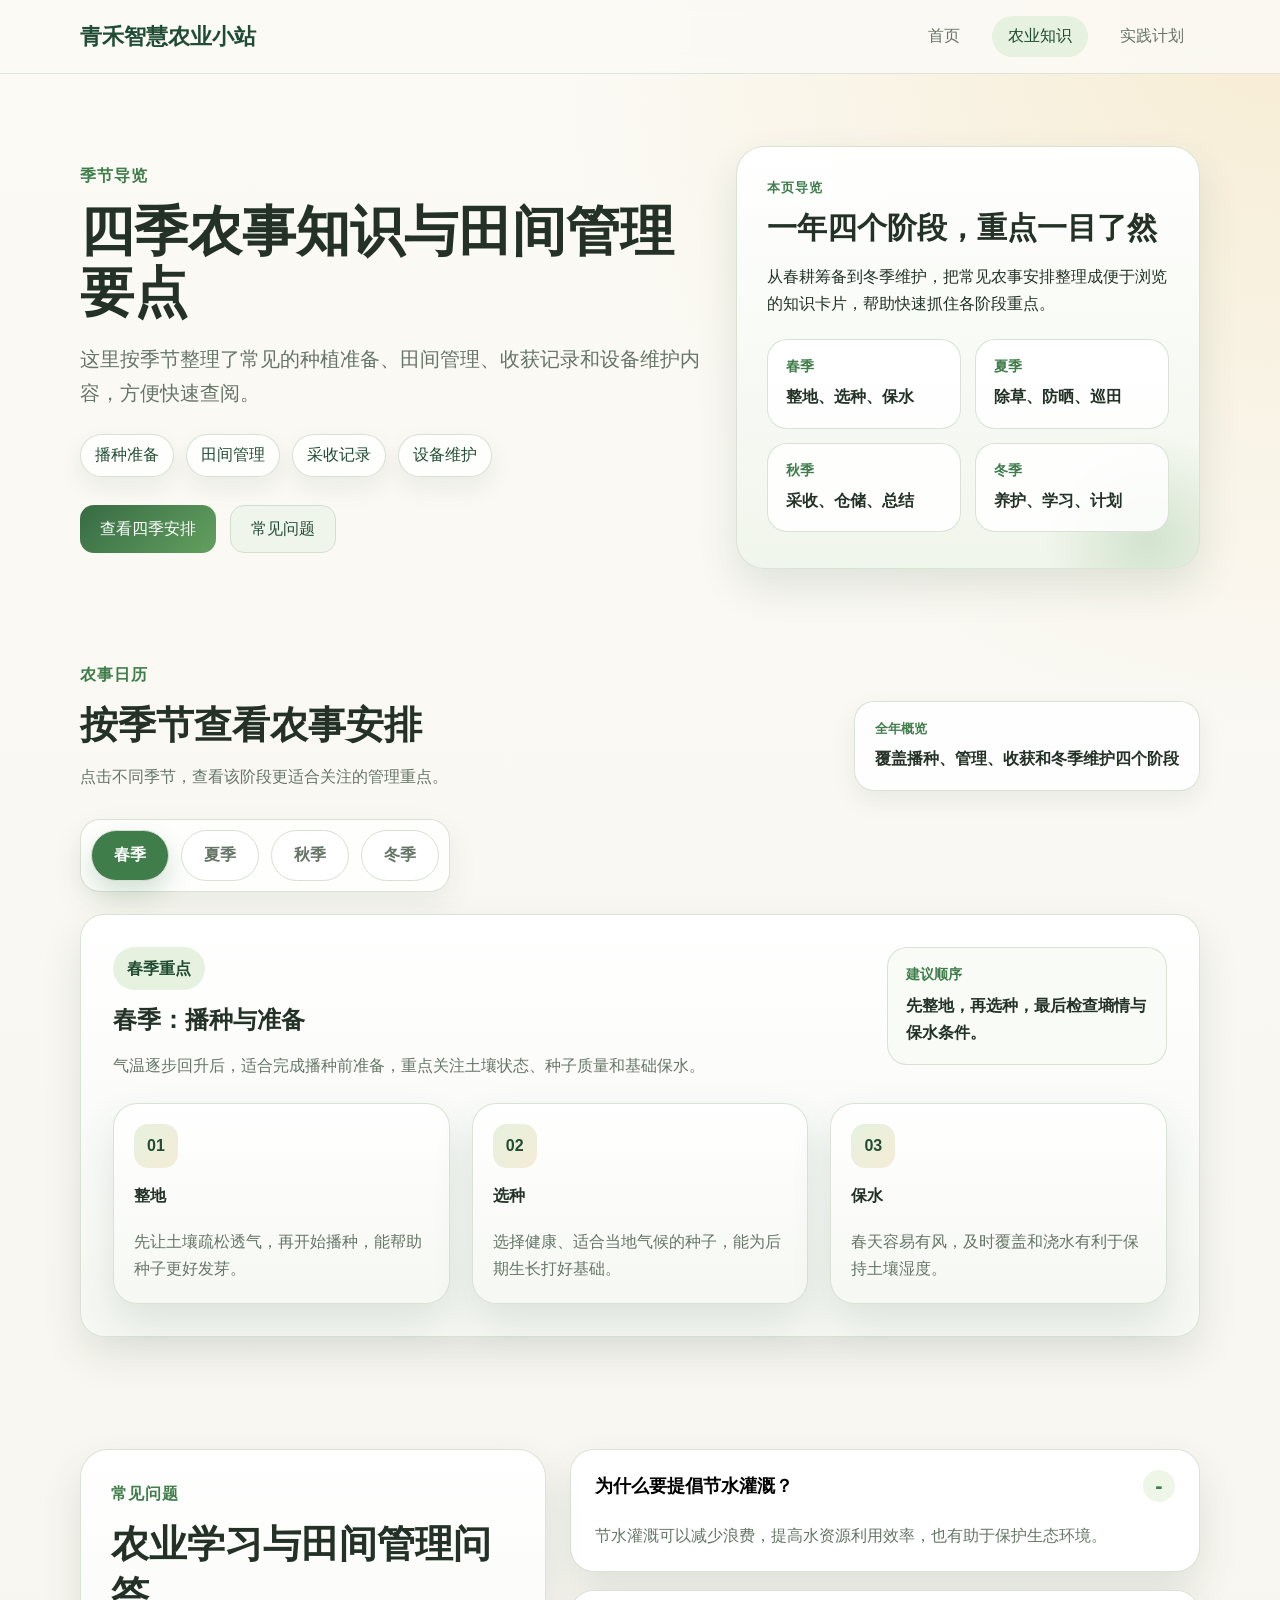
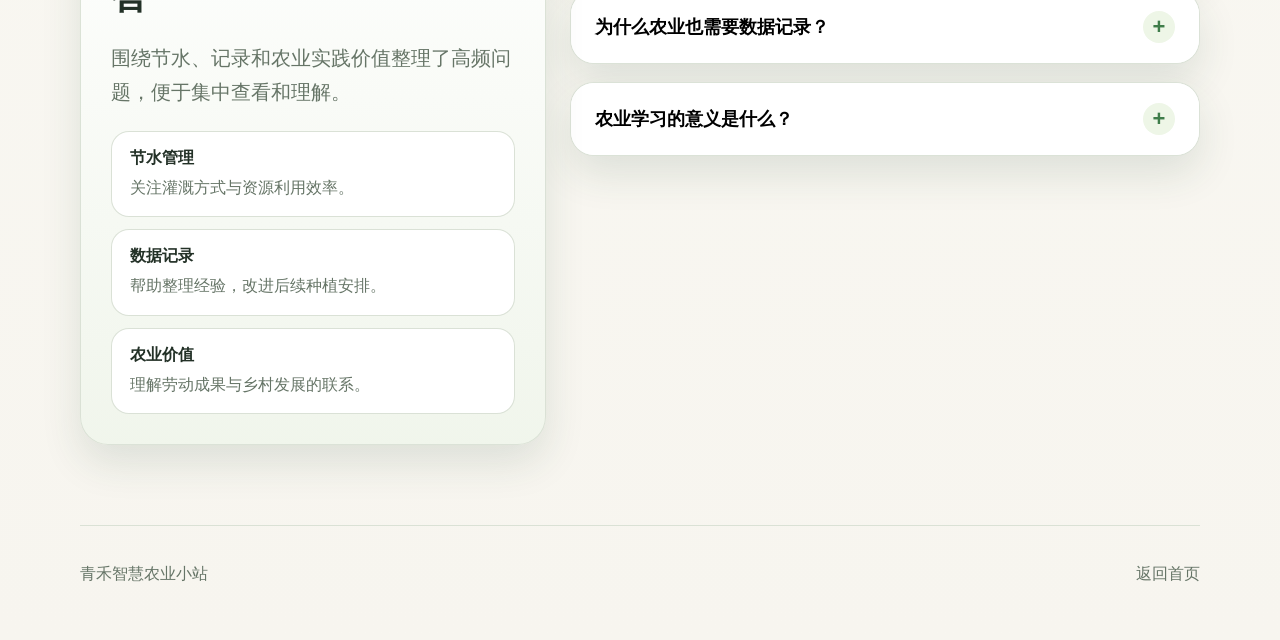
==== pages/knowledge.html @ 9508bb8d "首次提交：初始化项目" ====
<!DOCTYPE html>
<html lang="zh-CN">
<head>
  <meta charset="UTF-8">
  <meta name="viewport" content="width=device-width, initial-scale=1.0">
  <title>农业知识 - 青禾智慧农业小站</title>
  <link rel="stylesheet" href="../css/style.css">
</head>
<body class="knowledge-page">
  <header class="site-header">
    <div class="container nav-wrap">
      <a class="brand" href="../index.html">青禾智慧农业小站</a>
      <nav class="main-nav">
        <a href="../index.html">首页</a>
        <a class="active" href="knowledge.html">农业知识</a>
        <a href="practice.html">实践计划</a>
      </nav>
    </div>
  </header>

  <main>
    <section class="sub-hero">
      <div class="container knowledge-hero">
        <div class="knowledge-hero-copy">
          <p class="eyebrow">季节导览</p>
          <h1>四季农事知识与田间管理要点</h1>
          <p class="hero-desc">
            这里按季节整理了常见的种植准备、田间管理、收获记录和设备维护内容，方便快速查阅。
          </p>
          <div class="hero-pills">
            <span class="hero-pill">播种准备</span>
            <span class="hero-pill">田间管理</span>
            <span class="hero-pill">采收记录</span>
            <span class="hero-pill">设备维护</span>
          </div>
          <div class="hero-actions">
            <a class="button primary" href="#seasonSection">查看四季安排</a>
            <a class="button ghost" href="#faqSection">常见问题</a>
          </div>
        </div>

        <aside class="knowledge-hero-panel">
          <p class="panel-label">本页导览</p>
          <h3>一年四个阶段，重点一目了然</h3>
          <p>
            从春耕筹备到冬季维护，把常见农事安排整理成便于浏览的知识卡片，帮助快速抓住各阶段重点。
          </p>
          <div class="overview-list">
            <article class="overview-item">
              <span>春季</span>
              <strong>整地、选种、保水</strong>
            </article>
            <article class="overview-item">
              <span>夏季</span>
              <strong>除草、防晒、巡田</strong>
            </article>
            <article class="overview-item">
              <span>秋季</span>
              <strong>采收、仓储、总结</strong>
            </article>
            <article class="overview-item">
              <span>冬季</span>
              <strong>养护、学习、计划</strong>
            </article>
          </div>
        </aside>
      </div>
    </section>

    <section class="tab-section" id="seasonSection">
      <div class="container">
        <div class="knowledge-section-head">
          <div class="section-copy">
            <p class="eyebrow">农事日历</p>
            <h2>按季节查看农事安排</h2>
            <p>点击不同季节，查看该阶段更适合关注的管理重点。</p>
          </div>
          <div class="section-note">
            <span class="section-note-label">全年概览</span>
            <strong>覆盖播种、管理、收获和冬季维护四个阶段</strong>
          </div>
        </div>

        <div class="section-title mobile-only">
          <h2>按季节查看农事安排</h2>
        </div>

        <div class="season-buttons">
          <button class="season-btn active" data-season="spring" type="button">春季</button>
          <button class="season-btn" data-season="summer" type="button">夏季</button>
          <button class="season-btn" data-season="autumn" type="button">秋季</button>
          <button class="season-btn" data-season="winter" type="button">冬季</button>
        </div>

        <div class="season-panels">
          <article class="season-panel active" id="spring">
            <div class="season-panel-head">
              <div>
                <p class="panel-badge">春季重点</p>
                <h3>春季：播种与准备</h3>
                <p class="season-intro">
                  气温逐步回升后，适合完成播种前准备，重点关注土壤状态、种子质量和基础保水。
                </p>
              </div>
              <div class="season-panel-side">
                <span>建议顺序</span>
                <strong>先整地，再选种，最后检查墒情与保水条件。</strong>
              </div>
            </div>
            <div class="panel-grid">
              <div class="mini-card">
                <span class="mini-step">01</span>
                <h4>整地</h4>
                <p>先让土壤疏松透气，再开始播种，能帮助种子更好发芽。</p>
              </div>
              <div class="mini-card">
                <span class="mini-step">02</span>
                <h4>选种</h4>
                <p>选择健康、适合当地气候的种子，能为后期生长打好基础。</p>
              </div>
              <div class="mini-card">
                <span class="mini-step">03</span>
                <h4>保水</h4>
                <p>春天容易有风，及时覆盖和浇水有利于保持土壤湿度。</p>
              </div>
            </div>
          </article>

          <article class="season-panel" id="summer">
            <div class="season-panel-head">
              <div>
                <p class="panel-badge">夏季重点</p>
                <h3>夏季：管理与观察</h3>
                <p class="season-intro">
                  高温天气下更需要细致管理，既要维持作物生长状态，也要减少水分和养分浪费。
                </p>
              </div>
              <div class="season-panel-side">
                <span>建议顺序</span>
                <strong>先处理杂草，再合理浇水，最后保持规律巡田。</strong>
              </div>
            </div>
            <div class="panel-grid">
              <div class="mini-card">
                <span class="mini-step">01</span>
                <h4>除草</h4>
                <p>及时除草可以减少养分竞争，让作物得到更充足的生长空间。</p>
              </div>
              <div class="mini-card">
                <span class="mini-step">02</span>
                <h4>防晒</h4>
                <p>高温时段要注意浇水时间，尽量在早晚进行，减少蒸发。</p>
              </div>
              <div class="mini-card">
                <span class="mini-step">03</span>
                <h4>巡田</h4>
                <p>坚持观察叶片颜色和生长速度，能更早发现田间变化。</p>
              </div>
            </div>
          </article>

          <article class="season-panel" id="autumn">
            <div class="season-panel-head">
              <div>
                <p class="panel-badge">秋季重点</p>
                <h3>秋季：收获与记录</h3>
                <p class="season-intro">
                  秋季适合把采收、储存和经验整理结合起来，为后续种植提供更清晰的参考。
                </p>
              </div>
              <div class="season-panel-side">
                <span>建议顺序</span>
                <strong>先分批采收，再整理仓储，最后完成阶段记录。</strong>
              </div>
            </div>
            <div class="panel-grid">
              <div class="mini-card">
                <span class="mini-step">01</span>
                <h4>分批采收</h4>
                <p>成熟度不同的作物可以分批收获，既新鲜又能减少浪费。</p>
              </div>
              <div class="mini-card">
                <span class="mini-step">02</span>
                <h4>整理仓储</h4>
                <p>清洁储存空间、注意通风，可以帮助农产品保存得更久。</p>
              </div>
              <div class="mini-card">
                <span class="mini-step">03</span>
                <h4>经验总结</h4>
                <p>把播种日期、管理方式和结果写下来，方便下一次改进。</p>
              </div>
            </div>
          </article>

          <article class="season-panel" id="winter">
            <div class="season-panel-head">
              <div>
                <p class="panel-badge">冬季重点</p>
                <h3>冬季：学习与升级</h3>
                <p class="season-intro">
                  冬季节奏相对放缓，更适合整理设备、补充知识和安排下一阶段目标。
                </p>
              </div>
              <div class="season-panel-side">
                <span>建议顺序</span>
                <strong>先维护设备，再补充知识，最后制定新阶段计划。</strong>
              </div>
            </div>
            <div class="panel-grid">
              <div class="mini-card">
                <span class="mini-step">01</span>
                <h4>修整设备</h4>
                <p>趁冬季对常用工具进行保养，为来年生产提前做准备。</p>
              </div>
              <div class="mini-card">
                <span class="mini-step">02</span>
                <h4>补充知识</h4>
                <p>学习农业科技和管理方法，可以让下一季计划更科学。</p>
              </div>
              <div class="mini-card">
                <span class="mini-step">03</span>
                <h4>安排目标</h4>
                <p>提前写好新一年的小目标，能让实践过程更有方向感。</p>
              </div>
            </div>
          </article>
        </div>
      </div>
    </section>

    <section class="accordion-section" id="faqSection">
      <div class="container faq-layout">
        <div class="faq-intro">
          <p class="eyebrow">常见问题</p>
          <h2>农业学习与田间管理问答</h2>
          <p class="hero-desc">
            围绕节水、记录和农业实践价值整理了高频问题，便于集中查看和理解。
          </p>
          <div class="faq-summary">
            <article class="faq-summary-item">
              <strong>节水管理</strong>
              <span>关注灌溉方式与资源利用效率。</span>
            </article>
            <article class="faq-summary-item">
              <strong>数据记录</strong>
              <span>帮助整理经验，改进后续种植安排。</span>
            </article>
            <article class="faq-summary-item">
              <strong>农业价值</strong>
              <span>理解劳动成果与乡村发展的联系。</span>
            </article>
          </div>
        </div>

        <div class="accordion-list">
          <article class="accordion-item open">
            <button class="accordion-title" type="button">为什么要提倡节水灌溉？</button>
            <div class="accordion-content">
              <p>节水灌溉可以减少浪费，提高水资源利用效率，也有助于保护生态环境。</p>
            </div>
          </article>
          <article class="accordion-item">
            <button class="accordion-title" type="button">为什么农业也需要数据记录？</button>
            <div class="accordion-content">
              <p>把天气、长势和产量记录下来，能帮助我们总结经验，让下一次种植更科学。</p>
            </div>
          </article>
          <article class="accordion-item">
            <button class="accordion-title" type="button">农业学习的意义是什么？</button>
            <div class="accordion-content">
              <p>它能让我们了解粮食来之不易，学会珍惜劳动成果，也能关注乡村发展。</p>
            </div>
          </article>
        </div>
      </div>
    </section>
  </main>

  <footer class="site-footer">
    <div class="container footer-wrap">
      <p>青禾智慧农业小站</p>
      <p><a href="../index.html">返回首页</a></p>
    </div>
  </footer>

  <script src="../js/knowledge.js"></script>
</body>
</html>
---- css/style.css ----
:root {
  --bg-color: #f7f5ef;
  --panel-color: #ffffff;
  --green-dark: #204c34;
  --green-main: #3f7d4a;
  --green-soft: #e6f1df;
  --gold-soft: #f3dfb2;
  --text-main: #233127;
  --text-soft: #667567;
  --border-color: #d7dfd3;
  --shadow-main: 0 18px 40px rgba(32, 76, 52, 0.12);
}

* {
  box-sizing: border-box;
}

body {
  margin: 0;
  font-family: "Microsoft YaHei", sans-serif;
  color: var(--text-main);
  background:
    radial-gradient(circle at top right, rgba(243, 223, 178, 0.5), transparent 28%),
    linear-gradient(180deg, #fbfaf5 0%, var(--bg-color) 100%);
}

a {
  color: inherit;
  text-decoration: none;
}

button,
input,
select {
  font: inherit;
}

.container {
  width: min(1120px, calc(100% - 32px));
  margin: 0 auto;
}

.narrow {
  width: min(760px, 100%);
}

.site-header {
  position: sticky;
  top: 0;
  z-index: 10;
  backdrop-filter: blur(10px);
  background: rgba(251, 250, 245, 0.88);
  border-bottom: 1px solid rgba(215, 223, 211, 0.8);
}

.nav-wrap {
  display: flex;
  justify-content: space-between;
  align-items: center;
  gap: 20px;
  padding: 16px 0;
}

.brand {
  font-size: 22px;
  font-weight: 700;
  color: var(--green-dark);
}

.main-nav {
  display: flex;
  gap: 16px;
  flex-wrap: wrap;
}

.main-nav a {
  padding: 10px 16px;
  border-radius: 999px;
  color: var(--text-soft);
  transition: 0.2s;
}

.main-nav a:hover,
.main-nav a.active {
  color: var(--green-dark);
  background: var(--green-soft);
}

.hero,
.sub-hero,
.stats-section,
.feature-section,
.tab-section,
.accordion-section,
.practice-section {
  padding: 56px 0;
}

.hero-grid {
  display: grid;
  grid-template-columns: 1.05fr 0.95fr;
  gap: 28px;
  align-items: center;
}

.eyebrow {
  margin: 0 0 12px;
  color: var(--green-main);
  font-weight: 700;
  letter-spacing: 1px;
}

h1,
h2,
h3,
h4 {
  margin-top: 0;
}

h1 {
  margin-bottom: 16px;
  font-size: clamp(34px, 5vw, 54px);
  line-height: 1.12;
}

h2 {
  margin-bottom: 12px;
  font-size: clamp(26px, 4vw, 38px);
}

h3 {
  margin-bottom: 10px;
  font-size: 24px;
}

p {
  line-height: 1.7;
}

.hero-desc,
.section-title p:not(.eyebrow) {
  color: var(--text-soft);
}

.hero-actions {
  display: flex;
  gap: 14px;
  flex-wrap: wrap;
  margin-top: 28px;
}

.button {
  display: inline-flex;
  justify-content: center;
  align-items: center;
  min-height: 48px;
  padding: 0 20px;
  border-radius: 14px;
  border: none;
  cursor: pointer;
  transition: transform 0.2s, box-shadow 0.2s;
}

.button:hover {
  transform: translateY(-2px);
  box-shadow: 0 10px 24px rgba(32, 76, 52, 0.15);
}

.button:disabled,
#prevSlide:disabled,
#nextSlide:disabled {
  opacity: 0.65;
  cursor: not-allowed;
  transform: none;
  box-shadow: none;
}

.button.primary {
  color: #ffffff;
  background: linear-gradient(135deg, #376b44, #63a05f);
}

.button.ghost {
  color: var(--green-dark);
  background: #f0f5eb;
  border: 1px solid #d4decf;
}

.button.full {
  width: 100%;
}

.hero-card,
.info-card,
.feature-card,
.season-panel,
.plan-card,
.result-card,
.mini-card,
.accordion-item {
  background: var(--panel-color);
  border: 1px solid rgba(215, 223, 211, 0.9);
  border-radius: 24px;
  box-shadow: var(--shadow-main);
}

.hero-card {
  padding: 20px;
}

.slider-window {
  position: relative;
  min-height: 270px;
}

.slide-card {
  display: none;
  padding: 28px;
  min-height: 270px;
  border-radius: 20px;
  background:
    linear-gradient(180deg, rgba(255, 255, 255, 0.05), rgba(255, 255, 255, 0.28)),
    linear-gradient(145deg, #305f3c, #76a867);
  color: #ffffff;
}

.slide-card.active {
  display: block;
}

.slide-tag {
  display: inline-block;
  margin-bottom: 18px;
  padding: 8px 14px;
  border-radius: 999px;
  background: rgba(255, 255, 255, 0.16);
}

.slider-controls {
  display: flex;
  justify-content: space-between;
  align-items: center;
  gap: 14px;
  margin-top: 18px;
}

.slider-controls button {
  border: none;
  cursor: pointer;
}

#prevSlide,
#nextSlide {
  padding: 10px 16px;
  border-radius: 12px;
  color: var(--green-dark);
  background: #eef6e7;
}

.dots {
  display: flex;
  gap: 10px;
}

.dot {
  width: 14px;
  height: 14px;
  border-radius: 50%;
  background: #c9d6c7;
}

.dot.active {
  background: var(--green-main);
}

.section-title {
  margin-bottom: 28px;
  text-align: center;
}

.section-title.left {
  text-align: left;
}

.stats-grid,
.feature-grid,
.panel-grid,
.practice-grid {
  display: grid;
  gap: 22px;
}

.stats-grid,
.feature-grid {
  grid-template-columns: repeat(3, 1fr);
}

.stats-grid {
  grid-template-columns: repeat(4, 1fr);
}

.info-card,
.feature-card {
  padding: 24px;
}

.stat-number {
  margin: 0 0 8px;
  font-size: 46px;
  font-weight: 700;
  color: var(--green-main);
}

.feature-card a {
  display: inline-block;
  margin-top: 10px;
  color: var(--green-main);
  font-weight: 700;
}

.sub-hero {
  padding-bottom: 28px;
}

.knowledge-hero {
  position: relative;
  display: grid;
  grid-template-columns: minmax(0, 1.15fr) minmax(320px, 0.85fr);
  gap: 28px;
  align-items: stretch;
}

.knowledge-page .sub-hero {
  padding: 72px 0 36px;
}

.knowledge-page .hero-desc {
  max-width: 780px;
  font-size: 20px;
}

.knowledge-hero-copy {
  position: relative;
  z-index: 1;
  padding: 16px 0;
}

.knowledge-hero-copy h1 {
  max-width: 860px;
}

.hero-pills {
  display: flex;
  flex-wrap: wrap;
  gap: 12px;
  margin-top: 24px;
}

.hero-pill {
  display: inline-flex;
  align-items: center;
  padding: 10px 14px;
  border-radius: 999px;
  border: 1px solid rgba(215, 223, 211, 0.95);
  background: rgba(255, 255, 255, 0.8);
  color: var(--green-dark);
  box-shadow: 0 10px 24px rgba(32, 76, 52, 0.08);
}

.knowledge-hero-panel {
  position: relative;
  overflow: hidden;
  padding: 30px;
  border: 1px solid rgba(215, 223, 211, 0.9);
  border-radius: 28px;
  background: linear-gradient(180deg, rgba(255, 255, 255, 0.96), rgba(240, 245, 235, 0.96));
  box-shadow: var(--shadow-main);
}

.knowledge-hero-panel::before {
  content: "";
  position: absolute;
  right: -60px;
  bottom: -80px;
  width: 220px;
  height: 220px;
  background: radial-gradient(circle, rgba(99, 160, 95, 0.22), transparent 68%);
  pointer-events: none;
}

.panel-label {
  margin: 0 0 10px;
  color: var(--green-main);
  font-size: 13px;
  font-weight: 700;
  letter-spacing: 1px;
}

.knowledge-hero-panel h3 {
  margin-bottom: 12px;
  font-size: 30px;
  line-height: 1.25;
}

.knowledge-hero-panel p {
  position: relative;
  z-index: 1;
}

.overview-list {
  position: relative;
  z-index: 1;
  display: grid;
  grid-template-columns: repeat(2, minmax(0, 1fr));
  gap: 14px;
  margin-top: 22px;
}

.overview-item {
  padding: 18px;
  border: 1px solid rgba(215, 223, 211, 0.92);
  border-radius: 20px;
  background: rgba(255, 255, 255, 0.86);
}

.overview-item span {
  display: block;
  margin-bottom: 8px;
  color: var(--green-main);
  font-size: 14px;
  font-weight: 700;
}

.overview-item strong {
  display: block;
  line-height: 1.6;
}

.knowledge-section-head {
  display: flex;
  justify-content: space-between;
  align-items: flex-end;
  gap: 24px;
  margin-bottom: 28px;
}

.section-copy {
  max-width: 700px;
}

.section-copy p:last-child {
  margin: 0;
  color: var(--text-soft);
}

.section-note {
  min-width: 280px;
  padding: 18px 20px;
  border: 1px solid rgba(215, 223, 211, 0.92);
  border-radius: 20px;
  background: rgba(255, 255, 255, 0.86);
  box-shadow: 0 10px 24px rgba(32, 76, 52, 0.08);
}

.section-note-label {
  display: block;
  margin-bottom: 8px;
  color: var(--green-main);
  font-size: 13px;
  font-weight: 700;
}

.section-note strong {
  line-height: 1.6;
}

.mobile-only {
  display: none;
}

.season-buttons {
  display: flex;
  gap: 12px;
  flex-wrap: wrap;
  margin-bottom: 22px;
  width: fit-content;
  max-width: 100%;
  padding: 10px;
  border: 1px solid rgba(215, 223, 211, 0.92);
  border-radius: 20px;
  background: rgba(255, 255, 255, 0.82);
  box-shadow: 0 12px 30px rgba(32, 76, 52, 0.08);
}

.season-btn {
  padding: 14px 22px;
  border: 1px solid var(--border-color);
  border-radius: 999px;
  cursor: pointer;
  background: #ffffff;
  color: var(--text-soft);
  transition: 0.2s;
  font-weight: 700;
}

.season-btn.active {
  color: #ffffff;
  background: var(--green-main);
  box-shadow: 0 12px 24px rgba(63, 125, 74, 0.22);
}

.season-panel {
  display: none;
  padding: 32px;
  background: linear-gradient(180deg, #ffffff, #f6f8f3);
}

.season-panel.active {
  display: block;
}

.season-panel-head {
  display: flex;
  justify-content: space-between;
  align-items: flex-start;
  gap: 22px;
  margin-bottom: 24px;
}

.panel-badge {
  display: inline-flex;
  margin: 0 0 14px;
  padding: 8px 14px;
  border-radius: 999px;
  background: var(--green-soft);
  color: var(--green-dark);
  font-weight: 700;
}

.season-intro {
  margin-bottom: 0;
  color: var(--text-soft);
}

.season-panel-side {
  min-width: 250px;
  max-width: 280px;
  padding: 18px;
  border: 1px solid rgba(215, 223, 211, 0.92);
  border-radius: 20px;
  background: #f8fbf6;
}

.season-panel-side span {
  display: block;
  margin-bottom: 8px;
  color: var(--green-main);
  font-size: 14px;
  font-weight: 700;
}

.season-panel-side strong {
  display: block;
  line-height: 1.7;
}

.panel-grid,
.practice-grid {
  grid-template-columns: repeat(3, 1fr);
}

.mini-card {
  padding: 20px;
  background: linear-gradient(180deg, #ffffff, #f6f8f3);
}

.mini-step {
  display: inline-flex;
  justify-content: center;
  align-items: center;
  width: 44px;
  height: 44px;
  margin-bottom: 18px;
  border-radius: 14px;
  background: linear-gradient(135deg, #e6f1df, #f4ecd6);
  color: var(--green-dark);
  font-weight: 700;
}

.mini-card h4,
.overview-item strong,
.faq-summary-item strong {
  margin-top: 0;
}

.mini-card p {
  margin-bottom: 0;
  color: var(--text-soft);
}

.faq-layout {
  display: grid;
  grid-template-columns: minmax(280px, 0.85fr) minmax(0, 1.15fr);
  gap: 24px;
  align-items: start;
}

.faq-intro {
  position: sticky;
  top: 100px;
  padding: 30px;
  border: 1px solid rgba(215, 223, 211, 0.9);
  border-radius: 28px;
  background: linear-gradient(180deg, rgba(255, 255, 255, 0.96), rgba(240, 245, 235, 0.96));
  box-shadow: var(--shadow-main);
}

.faq-summary {
  display: grid;
  gap: 12px;
  margin-top: 22px;
}

.faq-summary-item {
  padding: 16px 18px;
  border: 1px solid rgba(215, 223, 211, 0.92);
  border-radius: 18px;
  background: #ffffff;
}

.faq-summary-item strong {
  display: block;
  margin-bottom: 6px;
}

.faq-summary-item span {
  color: var(--text-soft);
  line-height: 1.6;
}

.practice-hero {
  position: relative;
  display: grid;
  grid-template-columns: minmax(0, 1.28fr) minmax(280px, 0.72fr);
  gap: 28px;
  align-items: stretch;
}

.practice-page .sub-hero {
  padding: 72px 0 36px;
}

.practice-page .hero-desc {
  max-width: 760px;
  font-size: 20px;
}

.practice-hero-copy {
  padding: 16px 0;
}

.practice-hero-copy h1 {
  max-width: 860px;
}

.practice-highlights {
  display: grid;
  grid-template-columns: repeat(3, minmax(0, 1fr));
  gap: 14px;
  margin-top: 28px;
}

.practice-highlight-card {
  padding: 18px;
  border: 1px solid rgba(215, 223, 211, 0.92);
  border-radius: 20px;
  background: rgba(255, 255, 255, 0.9);
  box-shadow: 0 12px 24px rgba(32, 76, 52, 0.08);
}

.practice-highlight-card span,
.plan-flow-item span {
  display: block;
  margin-bottom: 8px;
  color: var(--green-main);
  font-size: 14px;
  font-weight: 700;
}

.practice-highlight-card strong,
.plan-flow-item strong {
  display: block;
  line-height: 1.6;
}

.practice-hero-panel {
  position: relative;
  overflow: hidden;
  padding: 26px;
  border: 1px solid rgba(215, 223, 211, 0.9);
  border-radius: 28px;
  background: linear-gradient(180deg, rgba(255, 255, 255, 0.96), rgba(245, 240, 224, 0.92));
  box-shadow: var(--shadow-main);
}

.practice-hero-panel::before {
  content: "";
  position: absolute;
  right: -70px;
  top: -70px;
  width: 220px;
  height: 220px;
  background: radial-gradient(circle, rgba(243, 223, 178, 0.35), transparent 68%);
  pointer-events: none;
}

.practice-overview {
  position: relative;
  z-index: 1;
  display: grid;
  gap: 14px;
  margin-top: 22px;
}

.practice-overview-item {
  padding: 18px;
  border: 1px solid rgba(215, 223, 211, 0.92);
  border-radius: 20px;
  background: rgba(255, 255, 255, 0.88);
}

.practice-overview-item span,
.plan-meta-item span,
.progress-summary-item span {
  display: block;
  margin-bottom: 8px;
  color: var(--green-main);
  font-size: 14px;
  font-weight: 700;
}

.practice-overview-item strong,
.plan-meta-item strong,
.progress-summary-item strong {
  display: block;
  line-height: 1.6;
}

.practice-section-head {
  display: block;
  margin-bottom: 28px;
}

.practice-section-head .section-copy {
  max-width: 760px;
}

.section-inline-note {
  margin-top: 18px;
  padding: 18px 20px;
  border: 1px solid rgba(215, 223, 211, 0.92);
  border-radius: 20px;
  background: rgba(255, 255, 255, 0.86);
  box-shadow: 0 10px 24px rgba(32, 76, 52, 0.08);
}

.card-top {
  display: flex;
  justify-content: space-between;
  align-items: flex-start;
  gap: 20px;
  margin-bottom: 24px;
}

.card-desc {
  margin: 0;
  color: var(--text-soft);
}

.card-badge {
  display: inline-flex;
  align-items: center;
  justify-content: center;
  min-width: 96px;
  padding: 10px 14px;
  border-radius: 999px;
  background: linear-gradient(135deg, #e6f1df, #f4ecd6);
  color: var(--green-dark);
  font-weight: 700;
  white-space: nowrap;
}

.plan-layout {
  display: grid;
  grid-template-columns: minmax(240px, 1fr) minmax(0, 0.94fr);
  gap: 22px;
  align-items: start;
}

.plan-form {
  display: grid;
  align-content: start;
}

.field-block {
  margin-bottom: 2px;
}

.field-tip {
  margin: 16px 0 0;
  color: var(--text-soft);
}

.plan-side {
  display: grid;
  gap: 18px;
}

.plan-meta {
  display: grid;
  gap: 14px;
}

.plan-flow {
  display: grid;
  grid-template-columns: repeat(3, minmax(0, 1fr));
  gap: 14px;
  margin-top: 20px;
}

.plan-meta-item,
.progress-summary-item,
.plan-flow-item {
  padding: 18px;
  border: 1px solid rgba(215, 223, 211, 0.92);
  border-radius: 20px;
  background: rgba(255, 255, 255, 0.86);
}

.plan-flow-item p {
  margin: 0;
  color: var(--text-soft);
  line-height: 1.6;
}

.result-card p {
  margin: 0 0 12px;
}

.result-card p:last-child {
  margin-bottom: 0;
}

.progress-card .task-list {
  display: grid;
  gap: 14px;
  margin: 0;
}

.progress-summary {
  display: grid;
  grid-template-columns: repeat(2, minmax(0, 1fr));
  gap: 14px;
  margin-bottom: 20px;
}

.task-item {
  display: flex;
  align-items: flex-start;
  gap: 14px;
  margin-bottom: 0;
}

.task-step {
  display: inline-flex;
  justify-content: center;
  align-items: center;
  width: 44px;
  height: 44px;
  border-radius: 14px;
  background: linear-gradient(135deg, #f3dfb2, #e6f1df);
  color: var(--green-dark);
  font-weight: 700;
  flex-shrink: 0;
}

.task-copy {
  display: grid;
  gap: 4px;
}

.task-copy strong {
  display: block;
}

.task-copy span {
  color: var(--text-soft);
  line-height: 1.6;
}

.task-item.done .task-step {
  background: linear-gradient(135deg, #4d8850, #89bc65);
  color: #ffffff;
}

.task-action {
  margin-top: 18px;
}

.accordion-list {
  display: grid;
  gap: 18px;
}

.accordion-item {
  overflow: hidden;
}

.accordion-title {
  display: flex;
  justify-content: space-between;
  align-items: center;
  gap: 16px;
  width: 100%;
  padding: 20px 24px;
  border: none;
  text-align: left;
  font-weight: 700;
  font-size: 18px;
  background: #ffffff;
  cursor: pointer;
}

.accordion-title::after {
  content: "+";
  display: inline-flex;
  justify-content: center;
  align-items: center;
  width: 32px;
  height: 32px;
  border-radius: 50%;
  background: #eef6e7;
  color: var(--green-main);
  font-size: 22px;
  line-height: 1;
  flex-shrink: 0;
}

.accordion-content {
  display: none;
  padding: 0 24px 22px;
  color: var(--text-soft);
}

.accordion-item.open .accordion-content {
  display: block;
}

.accordion-item.open .accordion-title::after {
  content: "-";
}

.accordion-content p {
  margin: 0;
}

.practice-grid {
  grid-template-columns: minmax(0, 1.06fr) minmax(0, 0.94fr);
  align-items: start;
}

.plan-card {
  padding: 28px;
}

.plan-card label {
  display: block;
  margin-bottom: 10px;
  font-weight: 700;
}

.plan-card select,
.plan-card input {
  width: 100%;
  margin-bottom: 18px;
  padding: 14px 16px;
  border: 1px solid var(--border-color);
  border-radius: 14px;
  background: #fcfdf9;
}

.result-card {
  margin-top: 18px;
  padding: 22px;
  background: linear-gradient(180deg, #fdfdf8, #f2f6ec);
}

.task-list {
  padding-left: 0;
  list-style: none;
}

.task-item {
  padding: 12px 16px;
  margin-bottom: 12px;
  border-radius: 14px;
  background: #f8f8f2;
  color: var(--text-soft);
}

.task-item.done {
  color: var(--green-dark);
  background: #e6f1df;
  font-weight: 700;
}

.progress-box {
  margin: 18px 0 20px;
}

.progress-track {
  height: 14px;
  border-radius: 999px;
  overflow: hidden;
  background: #e3eadf;
}

.progress-bar {
  width: 25%;
  height: 100%;
  border-radius: 999px;
  background: linear-gradient(135deg, #487b49, #8bbf63);
  transition: width 0.3s ease;
}

.tip-text {
  color: var(--text-soft);
}

.site-footer {
  padding: 24px 0 36px;
}

.footer-wrap {
  display: flex;
  justify-content: space-between;
  gap: 16px;
  flex-wrap: wrap;
  padding-top: 18px;
  border-top: 1px solid rgba(215, 223, 211, 0.9);
  color: var(--text-soft);
}

@media (max-width: 960px) {
  .knowledge-hero,
  .faq-layout,
  .practice-hero,
  .plan-layout,
  .practice-highlights,
  .plan-flow {
    grid-template-columns: 1fr;
  }

  .knowledge-section-head,
  .season-panel-head,
  .card-top {
    flex-direction: column;
    align-items: flex-start;
  }

  .section-note,
  .season-panel-side {
    width: 100%;
    min-width: 0;
    max-width: none;
  }

  .faq-intro {
    position: static;
  }

  .hero-grid,
  .practice-grid,
  .stats-grid,
  .feature-grid,
  .panel-grid {
    grid-template-columns: 1fr 1fr;
  }
}

@media (max-width: 720px) {
  .hero,
  .sub-hero,
  .stats-section,
  .feature-section,
  .tab-section,
  .accordion-section,
  .practice-section {
    padding: 42px 0;
  }

  .knowledge-page .sub-hero {
    padding-top: 48px;
  }

  .practice-page .sub-hero {
    padding-top: 48px;
  }

  .knowledge-page .hero-desc {
    font-size: 18px;
  }

  .practice-page .hero-desc {
    font-size: 18px;
  }

  .knowledge-hero-panel,
  .season-panel,
  .faq-intro,
  .practice-hero-panel {
    padding: 22px;
    border-radius: 22px;
  }

  .overview-list {
    grid-template-columns: 1fr;
  }

  .progress-summary {
    grid-template-columns: 1fr;
  }

  .knowledge-section-head {
    display: none;
  }

  .mobile-only {
    display: block;
  }

  .season-buttons {
    width: 100%;
  }

  .season-btn {
    flex: 1 1 calc(50% - 8px);
    text-align: center;
  }

  .practice-grid {
    grid-template-columns: 1fr;
  }

  .nav-wrap,
  .slider-controls,
  .footer-wrap {
    flex-direction: column;
    align-items: flex-start;
  }

  .hero-grid,
  .practice-grid,
  .stats-grid,
  .feature-grid,
  .panel-grid {
    grid-template-columns: 1fr;
  }

  h1 {
    font-size: 34px;
  }
}
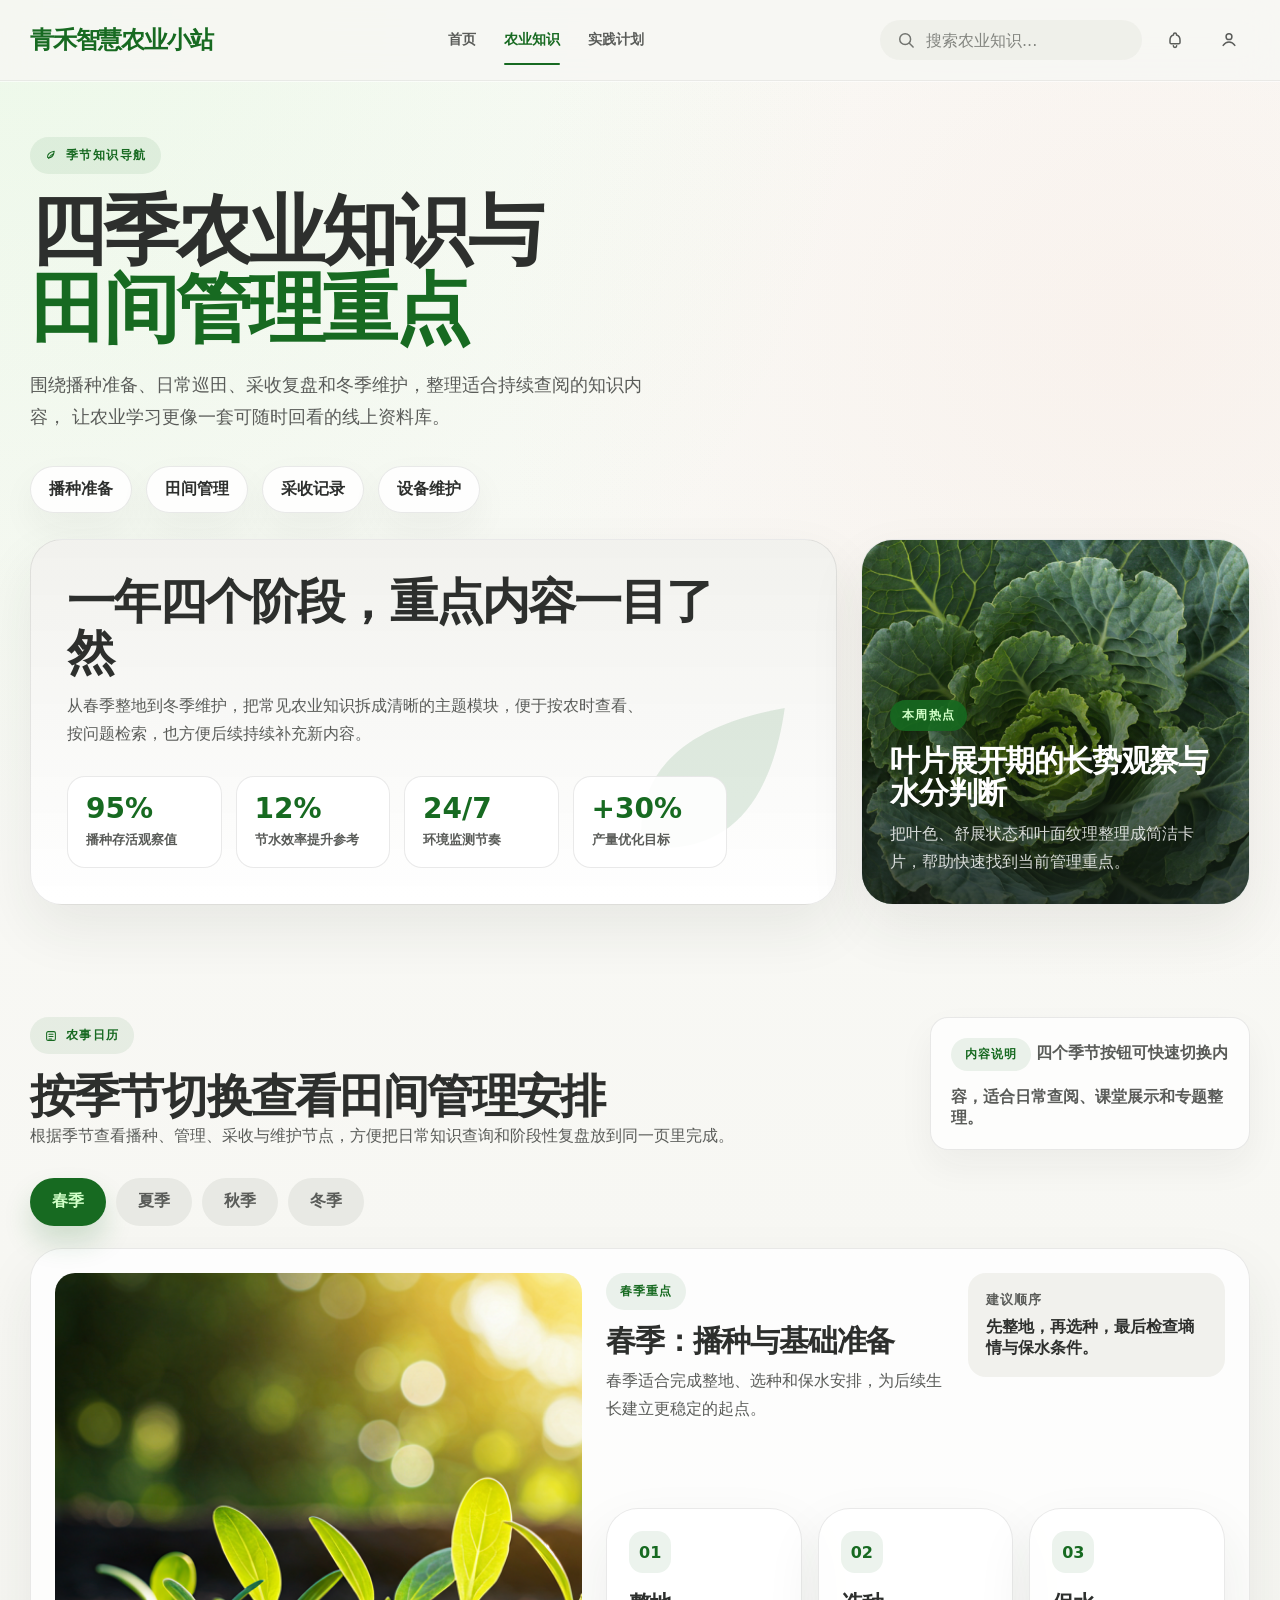
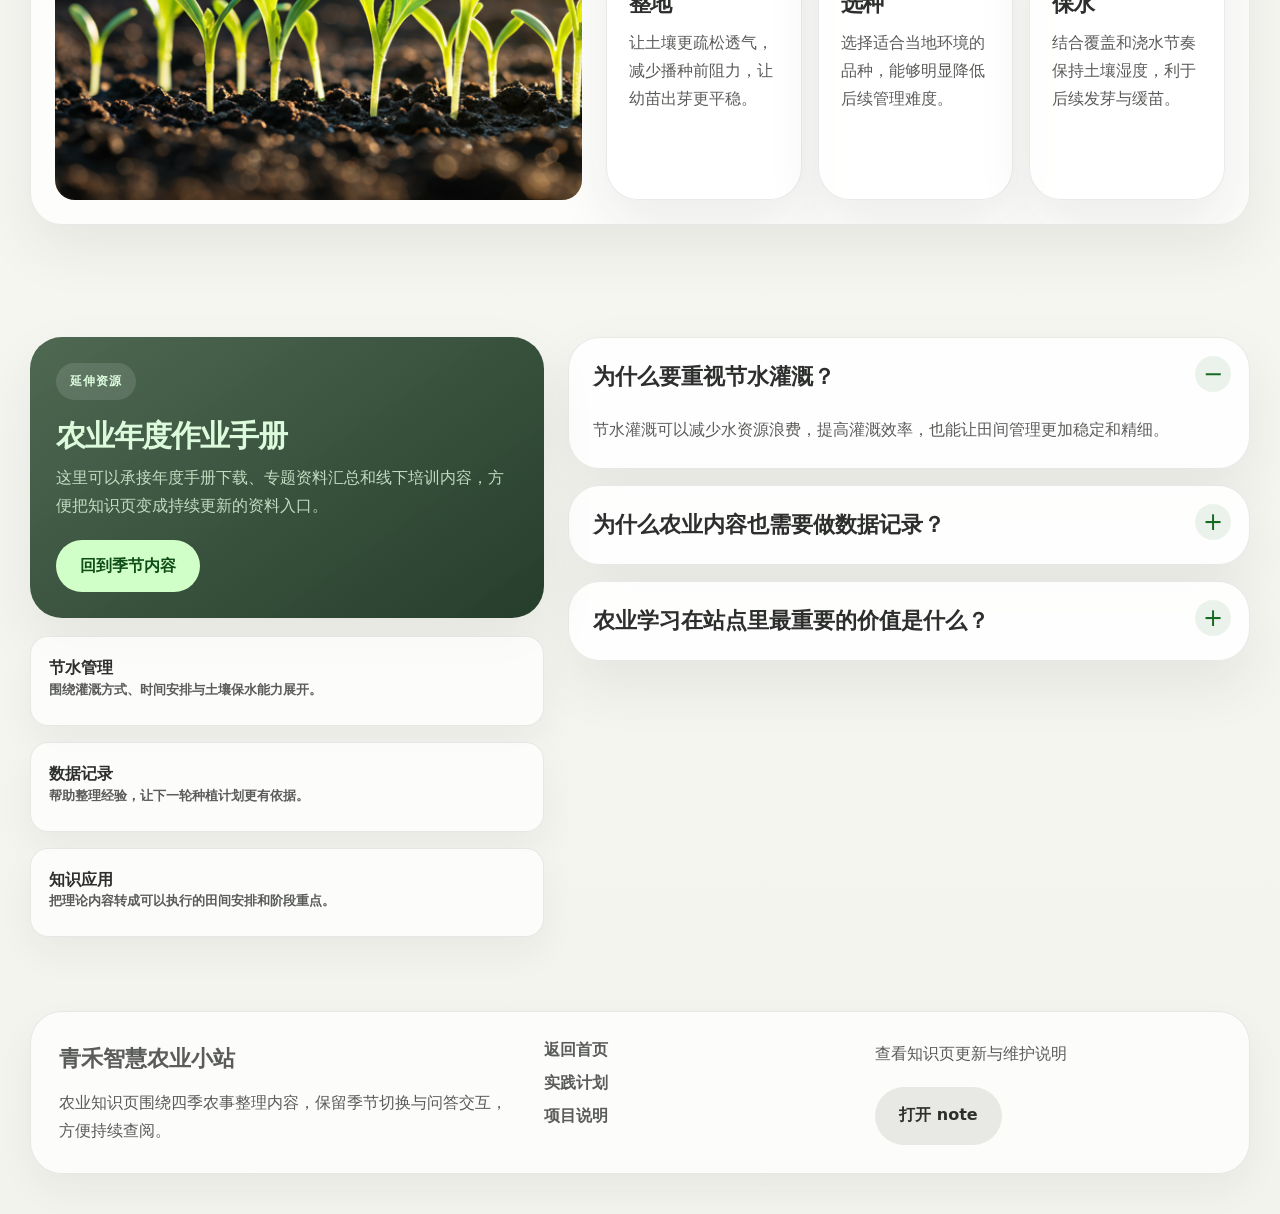
==== commit 418232dc: "modified:   css/style.css 	modified:   docs/note.md 	modified:   index.html 	modified:   pages/knowl" ====
--- a/pages/knowledge.html
+++ b/pages/knowledge.html
@@ -7,6 +7,34 @@
   <link rel="stylesheet" href="../css/style.css">
 </head>
 <body class="knowledge-page">
+  <svg class="icon-defs" xmlns="http://www.w3.org/2000/svg" aria-hidden="true" focusable="false">
+    <symbol id="i-search" viewBox="0 0 24 24">
+      <circle cx="11" cy="11" r="6.5"></circle>
+      <path d="m16 16 4.5 4.5"></path>
+    </symbol>
+    <symbol id="i-bell" viewBox="0 0 24 24">
+      <path d="M7.5 16.5h9c.8 0 1.5-.7 1.5-1.5V12c0-3-1.7-5.3-4.2-6V5.5a1.8 1.8 0 0 0-3.6 0V6C7.7 6.7 6 9 6 12v3c0 .8.7 1.5 1.5 1.5Z"></path>
+      <path d="M10 19a2 2 0 0 0 4 0"></path>
+    </symbol>
+    <symbol id="i-user" viewBox="0 0 24 24">
+      <circle cx="12" cy="8" r="3.5"></circle>
+      <path d="M5 18.5c1.8-2.8 4.2-4.2 7-4.2s5.2 1.4 7 4.2"></path>
+    </symbol>
+    <symbol id="i-leaf" viewBox="0 0 24 24">
+      <path d="M6 14c0-5.6 4.3-8.7 11.5-10-1 7-4 11.2-9.8 11.2A4.8 4.8 0 0 1 6 14Z"></path>
+      <path d="M8 16c1.5-3.6 4.3-6.2 8.4-8"></path>
+    </symbol>
+    <symbol id="i-leaf-solid" viewBox="0 0 24 24">
+      <path d="M6 14c0-5.6 4.3-8.7 11.5-10-1 7-4 11.2-9.8 11.2A4.8 4.8 0 0 1 6 14Z"></path>
+    </symbol>
+    <symbol id="i-note" viewBox="0 0 24 24">
+      <path d="M7 4.5h10A2.5 2.5 0 0 1 19.5 7v10a2.5 2.5 0 0 1-2.5 2.5H7A2.5 2.5 0 0 1 4.5 17V7A2.5 2.5 0 0 1 7 4.5Z"></path>
+      <path d="M8.5 9h7"></path>
+      <path d="M8.5 13h7"></path>
+      <path d="M8.5 17h4.5"></path>
+    </symbol>
+  </svg>
+
   <header class="site-header">
     <div class="container nav-wrap">
       <a class="brand" href="../index.html">青禾智慧农业小站</a>
@@ -15,55 +43,84 @@
         <a class="active" href="knowledge.html">农业知识</a>
         <a href="practice.html">实践计划</a>
       </nav>
+      <div class="header-tools">
+        <label class="header-search">
+          <span class="search-mark" aria-hidden="true">
+            <svg class="icon" viewBox="0 0 24 24"><use href="#i-search"></use></svg>
+          </span>
+          <input type="text" placeholder="搜索农业知识..." aria-label="搜索农业知识">
+        </label>
+        <button class="header-action notice-action" type="button" aria-label="消息">
+          <svg class="icon" viewBox="0 0 24 24" aria-hidden="true"><use href="#i-bell"></use></svg>
+        </button>
+        <button class="header-action profile-action" type="button" aria-label="我的">
+          <svg class="icon" viewBox="0 0 24 24" aria-hidden="true"><use href="#i-user"></use></svg>
+        </button>
+      </div>
     </div>
   </header>
 
   <main>
     <section class="sub-hero">
-      <div class="container knowledge-hero">
-        <div class="knowledge-hero-copy">
-          <p class="eyebrow">季节导览</p>
-          <h1>四季农事知识与田间管理要点</h1>
+      <div class="container">
+        <div class="knowledge-hero-head">
+          <p class="eyebrow">
+            <svg class="icon" viewBox="0 0 24 24" aria-hidden="true"><use href="#i-leaf"></use></svg>
+            季节知识导航
+          </p>
+          <h1>四季农业知识与<span>田间管理重点</span></h1>
           <p class="hero-desc">
-            这里按季节整理了常见的种植准备、田间管理、收获记录和设备维护内容，方便快速查阅。
+            围绕播种准备、日常巡田、采收复盘和冬季维护，整理适合持续查阅的知识内容，
+            让农业学习更像一套可随时回看的线上资料库。
           </p>
-          <div class="hero-pills">
-            <span class="hero-pill">播种准备</span>
-            <span class="hero-pill">田间管理</span>
-            <span class="hero-pill">采收记录</span>
-            <span class="hero-pill">设备维护</span>
-          </div>
-          <div class="hero-actions">
-            <a class="button primary" href="#seasonSection">查看四季安排</a>
-            <a class="button ghost" href="#faqSection">常见问题</a>
-          </div>
-        </div>
-
-        <aside class="knowledge-hero-panel">
-          <p class="panel-label">本页导览</p>
-          <h3>一年四个阶段，重点一目了然</h3>
-          <p>
-            从春耕筹备到冬季维护，把常见农事安排整理成便于浏览的知识卡片，帮助快速抓住各阶段重点。
-          </p>
-          <div class="overview-list">
-            <article class="overview-item">
-              <span>春季</span>
-              <strong>整地、选种、保水</strong>
-            </article>
-            <article class="overview-item">
-              <span>夏季</span>
-              <strong>除草、防晒、巡田</strong>
-            </article>
-            <article class="overview-item">
-              <span>秋季</span>
-              <strong>采收、仓储、总结</strong>
-            </article>
-            <article class="overview-item">
-              <span>冬季</span>
-              <strong>养护、学习、计划</strong>
-            </article>
-          </div>
-        </aside>
+        </div>
+        <div class="knowledge-chip-row">
+          <span class="hero-pill">播种准备</span>
+          <span class="hero-pill">田间管理</span>
+          <span class="hero-pill">采收记录</span>
+          <span class="hero-pill">设备维护</span>
+        </div>
+      </div>
+    </section>
+
+    <section class="knowledge-overview-section">
+      <div class="container knowledge-overview-grid">
+        <article class="knowledge-overview-card">
+          <div class="knowledge-overview-copy">
+            <div>
+              <h2>一年四个阶段，重点内容一目了然</h2>
+              <p>从春季整地到冬季维护，把常见农业知识拆成清晰的主题模块，便于按农时查看、按问题检索，也方便后续持续补充新内容。</p>
+            </div>
+            <div class="knowledge-stat-grid">
+              <article class="knowledge-stat-card">
+                <strong>95%</strong>
+                <span>播种存活观察值</span>
+              </article>
+              <article class="knowledge-stat-card">
+                <strong>12%</strong>
+                <span>节水效率提升参考</span>
+              </article>
+              <article class="knowledge-stat-card">
+                <strong>24/7</strong>
+                <span>环境监测节奏</span>
+              </article>
+              <article class="knowledge-stat-card">
+                <strong>+30%</strong>
+                <span>产量优化目标</span>
+              </article>
+            </div>
+          </div>
+          <svg class="knowledge-overview-mark" viewBox="0 0 24 24" aria-hidden="true"><use href="#i-leaf-solid"></use></svg>
+        </article>
+
+        <article class="knowledge-feature-card">
+          <img src="../assets/images/leafy-crop-closeup.png" alt="农业知识精选">
+          <div class="knowledge-feature-overlay">
+            <span class="knowledge-hot-tag">本周热点</span>
+            <h3>叶片展开期的长势观察与水分判断</h3>
+            <p>把叶色、舒展状态和叶面纹理整理成简洁卡片，帮助快速找到当前管理重点。</p>
+          </div>
+        </article>
       </div>
     </section>
 
@@ -71,18 +128,17 @@
       <div class="container">
         <div class="knowledge-section-head">
           <div class="section-copy">
-            <p class="eyebrow">农事日历</p>
-            <h2>按季节查看农事安排</h2>
-            <p>点击不同季节，查看该阶段更适合关注的管理重点。</p>
+            <p class="eyebrow">
+              <svg class="icon" viewBox="0 0 24 24" aria-hidden="true"><use href="#i-note"></use></svg>
+              农事日历
+            </p>
+            <h2>按季节切换查看田间管理安排</h2>
+            <p>根据季节查看播种、管理、采收与维护节点，方便把日常知识查询和阶段性复盘放到同一页里完成。</p>
           </div>
           <div class="section-note">
-            <span class="section-note-label">全年概览</span>
-            <strong>覆盖播种、管理、收获和冬季维护四个阶段</strong>
-          </div>
-        </div>
-
-        <div class="section-title mobile-only">
-          <h2>按季节查看农事安排</h2>
+            <span class="section-note-label">内容说明</span>
+            <strong>四个季节按钮可快速切换内容，适合日常查阅、课堂展示和专题整理。</strong>
+          </div>
         </div>
 
         <div class="season-buttons">
@@ -94,133 +150,153 @@
 
         <div class="season-panels">
           <article class="season-panel active" id="spring">
-            <div class="season-panel-head">
-              <div>
-                <p class="panel-badge">春季重点</p>
-                <h3>春季：播种与准备</h3>
-                <p class="season-intro">
-                  气温逐步回升后，适合完成播种前准备，重点关注土壤状态、种子质量和基础保水。
-                </p>
-              </div>
-              <div class="season-panel-side">
-                <span>建议顺序</span>
-                <strong>先整地，再选种，最后检查墒情与保水条件。</strong>
-              </div>
-            </div>
-            <div class="panel-grid">
-              <div class="mini-card">
-                <span class="mini-step">01</span>
-                <h4>整地</h4>
-                <p>先让土壤疏松透气，再开始播种，能帮助种子更好发芽。</p>
-              </div>
-              <div class="mini-card">
-                <span class="mini-step">02</span>
-                <h4>选种</h4>
-                <p>选择健康、适合当地气候的种子，能为后期生长打好基础。</p>
-              </div>
-              <div class="mini-card">
-                <span class="mini-step">03</span>
-                <h4>保水</h4>
-                <p>春天容易有风，及时覆盖和浇水有利于保持土壤湿度。</p>
+            <div class="season-stage">
+              <div class="season-media">
+                <img src="../assets/images/seedling-closeup.png" alt="春季农业管理">
+              </div>
+              <div class="season-panel-body">
+                <div class="season-panel-head">
+                  <div>
+                    <p class="panel-badge">春季重点</p>
+                    <h3>春季：播种与基础准备</h3>
+                    <p class="season-intro">春季适合完成整地、选种和保水安排，为后续生长建立更稳定的起点。</p>
+                  </div>
+                  <div class="season-panel-side">
+                    <span>建议顺序</span>
+                    <strong>先整地，再选种，最后检查墒情与保水条件。</strong>
+                  </div>
+                </div>
+                <div class="panel-grid">
+                  <div class="mini-card">
+                    <span class="mini-step">01</span>
+                    <h4>整地</h4>
+                    <p>让土壤更疏松透气，减少播种前阻力，让幼苗出芽更平稳。</p>
+                  </div>
+                  <div class="mini-card">
+                    <span class="mini-step">02</span>
+                    <h4>选种</h4>
+                    <p>选择适合当地环境的品种，能够明显降低后续管理难度。</p>
+                  </div>
+                  <div class="mini-card">
+                    <span class="mini-step">03</span>
+                    <h4>保水</h4>
+                    <p>结合覆盖和浇水节奏保持土壤湿度，利于后续发芽与缓苗。</p>
+                  </div>
+                </div>
               </div>
             </div>
           </article>
 
           <article class="season-panel" id="summer">
-            <div class="season-panel-head">
-              <div>
-                <p class="panel-badge">夏季重点</p>
-                <h3>夏季：管理与观察</h3>
-                <p class="season-intro">
-                  高温天气下更需要细致管理，既要维持作物生长状态，也要减少水分和养分浪费。
-                </p>
-              </div>
-              <div class="season-panel-side">
-                <span>建议顺序</span>
-                <strong>先处理杂草，再合理浇水，最后保持规律巡田。</strong>
-              </div>
-            </div>
-            <div class="panel-grid">
-              <div class="mini-card">
-                <span class="mini-step">01</span>
-                <h4>除草</h4>
-                <p>及时除草可以减少养分竞争，让作物得到更充足的生长空间。</p>
-              </div>
-              <div class="mini-card">
-                <span class="mini-step">02</span>
-                <h4>防晒</h4>
-                <p>高温时段要注意浇水时间，尽量在早晚进行，减少蒸发。</p>
-              </div>
-              <div class="mini-card">
-                <span class="mini-step">03</span>
-                <h4>巡田</h4>
-                <p>坚持观察叶片颜色和生长速度，能更早发现田间变化。</p>
+            <div class="season-stage">
+              <div class="season-media">
+                <img src="../assets/images/field-inspection.png" alt="夏季田间观察">
+              </div>
+              <div class="season-panel-body">
+                <div class="season-panel-head">
+                  <div>
+                    <p class="panel-badge">夏季重点</p>
+                    <h3>夏季：管理与巡田观察</h3>
+                    <p class="season-intro">高温阶段更强调除草、合理灌溉和持续观察，让管理动作更细致。</p>
+                  </div>
+                  <div class="season-panel-side">
+                    <span>建议顺序</span>
+                    <strong>先处理杂草，再调整浇水，随后保持规律的田间巡查。</strong>
+                  </div>
+                </div>
+                <div class="panel-grid">
+                  <div class="mini-card">
+                    <span class="mini-step">01</span>
+                    <h4>除草</h4>
+                    <p>及时清理杂草，减少与作物竞争养分与空间，保持地块整洁。</p>
+                  </div>
+                  <div class="mini-card">
+                    <span class="mini-step">02</span>
+                    <h4>防晒</h4>
+                    <p>在高温时段注意浇水与遮阴方式，降低蒸发和叶片灼伤风险。</p>
+                  </div>
+                  <div class="mini-card">
+                    <span class="mini-step">03</span>
+                    <h4>巡田</h4>
+                    <p>持续记录叶色和长势变化，便于快速判断管理方向是否需要调整。</p>
+                  </div>
+                </div>
               </div>
             </div>
           </article>
 
           <article class="season-panel" id="autumn">
-            <div class="season-panel-head">
-              <div>
-                <p class="panel-badge">秋季重点</p>
-                <h3>秋季：收获与记录</h3>
-                <p class="season-intro">
-                  秋季适合把采收、储存和经验整理结合起来，为后续种植提供更清晰的参考。
-                </p>
-              </div>
-              <div class="season-panel-side">
-                <span>建议顺序</span>
-                <strong>先分批采收，再整理仓储，最后完成阶段记录。</strong>
-              </div>
-            </div>
-            <div class="panel-grid">
-              <div class="mini-card">
-                <span class="mini-step">01</span>
-                <h4>分批采收</h4>
-                <p>成熟度不同的作物可以分批收获，既新鲜又能减少浪费。</p>
-              </div>
-              <div class="mini-card">
-                <span class="mini-step">02</span>
-                <h4>整理仓储</h4>
-                <p>清洁储存空间、注意通风，可以帮助农产品保存得更久。</p>
-              </div>
-              <div class="mini-card">
-                <span class="mini-step">03</span>
-                <h4>经验总结</h4>
-                <p>把播种日期、管理方式和结果写下来，方便下一次改进。</p>
+            <div class="season-stage">
+              <div class="season-media">
+                <img src="../assets/images/autumn-harvest-illustration.png" alt="秋季采收">
+              </div>
+              <div class="season-panel-body">
+                <div class="season-panel-head">
+                  <div>
+                    <p class="panel-badge">秋季重点</p>
+                    <h3>秋季：采收与复盘记录</h3>
+                    <p class="season-intro">采收期适合同时完成仓储整理和结果记录，为下一阶段积累更可靠的参考。</p>
+                  </div>
+                  <div class="season-panel-side">
+                    <span>建议顺序</span>
+                    <strong>先分批采收，再整理仓储，最后完成阶段总结记录。</strong>
+                  </div>
+                </div>
+                <div class="panel-grid">
+                  <div class="mini-card">
+                    <span class="mini-step">01</span>
+                    <h4>分批采收</h4>
+                    <p>根据成熟度安排批次，提高效率，也方便后续成果展示和梳理。</p>
+                  </div>
+                  <div class="mini-card">
+                    <span class="mini-step">02</span>
+                    <h4>仓储整理</h4>
+                    <p>提前清洁存放空间并保持通风，帮助农产品更稳定地进入保存阶段。</p>
+                  </div>
+                  <div class="mini-card">
+                    <span class="mini-step">03</span>
+                    <h4>总结记录</h4>
+                    <p>把过程和结果记录下来，为后续计划和知识整理提供材料。</p>
+                  </div>
+                </div>
               </div>
             </div>
           </article>
 
           <article class="season-panel" id="winter">
-            <div class="season-panel-head">
-              <div>
-                <p class="panel-badge">冬季重点</p>
-                <h3>冬季：学习与升级</h3>
-                <p class="season-intro">
-                  冬季节奏相对放缓，更适合整理设备、补充知识和安排下一阶段目标。
-                </p>
-              </div>
-              <div class="season-panel-side">
-                <span>建议顺序</span>
-                <strong>先维护设备，再补充知识，最后制定新阶段计划。</strong>
-              </div>
-            </div>
-            <div class="panel-grid">
-              <div class="mini-card">
-                <span class="mini-step">01</span>
-                <h4>修整设备</h4>
-                <p>趁冬季对常用工具进行保养，为来年生产提前做准备。</p>
-              </div>
-              <div class="mini-card">
-                <span class="mini-step">02</span>
-                <h4>补充知识</h4>
-                <p>学习农业科技和管理方法，可以让下一季计划更科学。</p>
-              </div>
-              <div class="mini-card">
-                <span class="mini-step">03</span>
-                <h4>安排目标</h4>
-                <p>提前写好新一年的小目标，能让实践过程更有方向感。</p>
+            <div class="season-stage">
+              <div class="season-media">
+                <img src="../assets/images/winter-field-rows.png" alt="冬季设备维护">
+              </div>
+              <div class="season-panel-body">
+                <div class="season-panel-head">
+                  <div>
+                    <p class="panel-badge">冬季重点</p>
+                    <h3>冬季：维护、学习与更新</h3>
+                    <p class="season-intro">冬季生产节奏放缓，更适合集中做设备保养、知识补充和下一轮规划。</p>
+                  </div>
+                  <div class="season-panel-side">
+                    <span>建议顺序</span>
+                    <strong>先维护设备，再补充知识，最后更新下一阶段计划目标。</strong>
+                  </div>
+                </div>
+                <div class="panel-grid">
+                  <div class="mini-card">
+                    <span class="mini-step">01</span>
+                    <h4>设备养护</h4>
+                    <p>对常用工具和设施进行检修保养，为下一季生产提前做好准备。</p>
+                  </div>
+                  <div class="mini-card">
+                    <span class="mini-step">02</span>
+                    <h4>补充知识</h4>
+                    <p>集中学习农业科技与管理方法，让下一轮安排更科学、更顺畅。</p>
+                  </div>
+                  <div class="mini-card">
+                    <span class="mini-step">03</span>
+                    <h4>更新目标</h4>
+                    <p>提前梳理新的阶段目标和重点任务，让后续执行更有方向感。</p>
+                  </div>
+                </div>
               </div>
             </div>
           </article>
@@ -231,44 +307,45 @@
     <section class="accordion-section" id="faqSection">
       <div class="container faq-layout">
         <div class="faq-intro">
-          <p class="eyebrow">常见问题</p>
-          <h2>农业学习与田间管理问答</h2>
-          <p class="hero-desc">
-            围绕节水、记录和农业实践价值整理了高频问题，便于集中查看和理解。
-          </p>
+          <article class="resource-banner">
+            <p class="panel-label">延伸资源</p>
+            <h3>农业年度作业手册</h3>
+            <p>这里可以承接年度手册下载、专题资料汇总和线下培训内容，方便把知识页变成持续更新的资料入口。</p>
+            <a class="button primary" href="#seasonSection">回到季节内容</a>
+          </article>
           <div class="faq-summary">
             <article class="faq-summary-item">
               <strong>节水管理</strong>
-              <span>关注灌溉方式与资源利用效率。</span>
+              <span>围绕灌溉方式、时间安排与土壤保水能力展开。</span>
             </article>
             <article class="faq-summary-item">
               <strong>数据记录</strong>
-              <span>帮助整理经验，改进后续种植安排。</span>
+              <span>帮助整理经验，让下一轮种植计划更有依据。</span>
             </article>
             <article class="faq-summary-item">
-              <strong>农业价值</strong>
-              <span>理解劳动成果与乡村发展的联系。</span>
+              <strong>知识应用</strong>
+              <span>把理论内容转成可以执行的田间安排和阶段重点。</span>
             </article>
           </div>
         </div>
 
         <div class="accordion-list">
           <article class="accordion-item open">
-            <button class="accordion-title" type="button">为什么要提倡节水灌溉？</button>
+            <button class="accordion-title" type="button">为什么要重视节水灌溉？</button>
             <div class="accordion-content">
-              <p>节水灌溉可以减少浪费，提高水资源利用效率，也有助于保护生态环境。</p>
+              <p>节水灌溉可以减少水资源浪费，提高灌溉效率，也能让田间管理更加稳定和精细。</p>
             </div>
           </article>
           <article class="accordion-item">
-            <button class="accordion-title" type="button">为什么农业也需要数据记录？</button>
+            <button class="accordion-title" type="button">为什么农业内容也需要做数据记录？</button>
             <div class="accordion-content">
-              <p>把天气、长势和产量记录下来，能帮助我们总结经验，让下一次种植更科学。</p>
+              <p>把天气、长势和阶段变化记录下来，有助于总结经验，让下一轮安排更有依据，也更方便整理成长期资料。</p>
             </div>
           </article>
           <article class="accordion-item">
-            <button class="accordion-title" type="button">农业学习的意义是什么？</button>
+            <button class="accordion-title" type="button">农业学习在站点里最重要的价值是什么？</button>
             <div class="accordion-content">
-              <p>它能让我们了解粮食来之不易，学会珍惜劳动成果，也能关注乡村发展。</p>
+              <p>它能够把纯阅读型知识转成可执行的阶段安排，让站点内容更有实际使用价值。</p>
             </div>
           </article>
         </div>
@@ -278,8 +355,19 @@
 
   <footer class="site-footer">
     <div class="container footer-wrap">
-      <p>青禾智慧农业小站</p>
-      <p><a href="../index.html">返回首页</a></p>
+      <div class="footer-branding">
+        <p class="footer-brand">青禾智慧农业小站</p>
+        <p>农业知识页围绕四季农事整理内容，保留季节切换与问答交互，方便持续查阅。</p>
+      </div>
+      <div class="footer-links">
+        <a href="../index.html">返回首页</a>
+        <a href="practice.html">实践计划</a>
+        <a href="../docs/note.md">项目说明</a>
+      </div>
+      <div class="footer-note">
+        <p>查看知识页更新与维护说明</p>
+        <a class="button ghost footer-button" href="../docs/note.md">打开 note</a>
+      </div>
     </div>
   </footer>
 
--- a/css/style.css
+++ b/css/style.css
@@ -1,27 +1,51 @@
 :root {
-  --bg-color: #f7f5ef;
-  --panel-color: #ffffff;
-  --green-dark: #204c34;
-  --green-main: #3f7d4a;
-  --green-soft: #e6f1df;
-  --gold-soft: #f3dfb2;
-  --text-main: #233127;
-  --text-soft: #667567;
-  --border-color: #d7dfd3;
-  --shadow-main: 0 18px 40px rgba(32, 76, 52, 0.12);
+  --bg: #f7f7f3;
+  --surface: #ffffff;
+  --surface-soft: #f1f1ed;
+  --surface-muted: #e8e9e4;
+  --surface-deep: #47624b;
+  --surface-dark: #223a27;
+  --text: #2d2f2d;
+  --text-soft: #5a5c59;
+  --primary: #176a21;
+  --primary-deep: #0f4d18;
+  --primary-soft: #d8f1d4;
+  --secondary-soft: #f4d6cd;
+  --border: rgba(118, 119, 116, 0.16);
+  --shadow: 0 24px 56px rgba(44, 48, 44, 0.08);
+  --shadow-soft: 0 16px 36px rgba(44, 48, 44, 0.05);
+  --radius-lg: 32px;
+  --radius-md: 24px;
+  --radius-sm: 18px;
+  --container: 1220px;
 }
 
 * {
   box-sizing: border-box;
 }
 
+html {
+  scroll-behavior: smooth;
+}
+
 body {
   margin: 0;
-  font-family: "Microsoft YaHei", sans-serif;
-  color: var(--text-main);
+  color: var(--text);
+  font-family: system-ui, -apple-system, BlinkMacSystemFont, "Segoe UI", "PingFang SC", "Hiragino Sans GB", "Microsoft YaHei", sans-serif;
   background:
-    radial-gradient(circle at top right, rgba(243, 223, 178, 0.5), transparent 28%),
-    linear-gradient(180deg, #fbfaf5 0%, var(--bg-color) 100%);
+    radial-gradient(circle at top left, rgba(157, 241, 151, 0.14), transparent 28%),
+    radial-gradient(circle at 90% 12%, rgba(246, 207, 194, 0.18), transparent 24%),
+    linear-gradient(180deg, #fafaf7 0%, var(--bg) 45%, #f3f3ee 100%);
+}
+
+::selection {
+  color: #d1ffc8;
+  background: var(--primary);
+}
+
+img {
+  display: block;
+  max-width: 100%;
 }
 
 a {
@@ -31,59 +55,38 @@
 
 button,
 input,
-select {
+select,
+textarea {
   font: inherit;
 }
 
+button {
+  border: none;
+  background: none;
+}
+
+.icon-defs {
+  position: absolute;
+  width: 0;
+  height: 0;
+  overflow: hidden;
+}
+
+.icon {
+  width: 1em;
+  height: 1em;
+  display: inline-block;
+  flex-shrink: 0;
+  fill: none;
+  stroke: currentColor;
+  stroke-width: 1.8;
+  stroke-linecap: round;
+  stroke-linejoin: round;
+}
+
 .container {
-  width: min(1120px, calc(100% - 32px));
+  width: min(var(--container), calc(100% - 48px));
   margin: 0 auto;
-}
-
-.narrow {
-  width: min(760px, 100%);
-}
-
-.site-header {
-  position: sticky;
-  top: 0;
-  z-index: 10;
-  backdrop-filter: blur(10px);
-  background: rgba(251, 250, 245, 0.88);
-  border-bottom: 1px solid rgba(215, 223, 211, 0.8);
-}
-
-.nav-wrap {
-  display: flex;
-  justify-content: space-between;
-  align-items: center;
-  gap: 20px;
-  padding: 16px 0;
-}
-
-.brand {
-  font-size: 22px;
-  font-weight: 700;
-  color: var(--green-dark);
-}
-
-.main-nav {
-  display: flex;
-  gap: 16px;
-  flex-wrap: wrap;
-}
-
-.main-nav a {
-  padding: 10px 16px;
-  border-radius: 999px;
-  color: var(--text-soft);
-  transition: 0.2s;
-}
-
-.main-nav a:hover,
-.main-nav a.active {
-  color: var(--green-dark);
-  background: var(--green-soft);
 }
 
 .hero,
@@ -96,347 +99,46 @@
   padding: 56px 0;
 }
 
-.hero-grid {
-  display: grid;
-  grid-template-columns: 1.05fr 0.95fr;
-  gap: 28px;
-  align-items: center;
-}
-
-.eyebrow {
-  margin: 0 0 12px;
-  color: var(--green-main);
-  font-weight: 700;
-  letter-spacing: 1px;
-}
-
 h1,
 h2,
 h3,
 h4 {
-  margin-top: 0;
-}
-
-h1 {
-  margin-bottom: 16px;
-  font-size: clamp(34px, 5vw, 54px);
-  line-height: 1.12;
-}
-
-h2 {
-  margin-bottom: 12px;
-  font-size: clamp(26px, 4vw, 38px);
-}
-
-h3 {
-  margin-bottom: 10px;
-  font-size: 24px;
+  margin: 0;
+  font-family: inherit;
+  letter-spacing: -0.04em;
 }
 
 p {
-  line-height: 1.7;
-}
-
-.hero-desc,
-.section-title p:not(.eyebrow) {
-  color: var(--text-soft);
-}
-
-.hero-actions {
-  display: flex;
-  gap: 14px;
-  flex-wrap: wrap;
-  margin-top: 28px;
-}
-
-.button {
+  margin: 0;
+  line-height: 1.75;
+}
+
+.eyebrow {
   display: inline-flex;
-  justify-content: center;
-  align-items: center;
-  min-height: 48px;
-  padding: 0 20px;
-  border-radius: 14px;
-  border: none;
-  cursor: pointer;
-  transition: transform 0.2s, box-shadow 0.2s;
-}
-
-.button:hover {
-  transform: translateY(-2px);
-  box-shadow: 0 10px 24px rgba(32, 76, 52, 0.15);
-}
-
-.button:disabled,
-#prevSlide:disabled,
-#nextSlide:disabled {
-  opacity: 0.65;
-  cursor: not-allowed;
-  transform: none;
-  box-shadow: none;
-}
-
-.button.primary {
-  color: #ffffff;
-  background: linear-gradient(135deg, #376b44, #63a05f);
-}
-
-.button.ghost {
-  color: var(--green-dark);
-  background: #f0f5eb;
-  border: 1px solid #d4decf;
-}
-
-.button.full {
-  width: 100%;
-}
-
-.hero-card,
-.info-card,
-.feature-card,
-.season-panel,
-.plan-card,
-.result-card,
-.mini-card,
-.accordion-item {
-  background: var(--panel-color);
-  border: 1px solid rgba(215, 223, 211, 0.9);
-  border-radius: 24px;
-  box-shadow: var(--shadow-main);
-}
-
-.hero-card {
-  padding: 20px;
-}
-
-.slider-window {
-  position: relative;
-  min-height: 270px;
-}
-
-.slide-card {
-  display: none;
-  padding: 28px;
-  min-height: 270px;
-  border-radius: 20px;
-  background:
-    linear-gradient(180deg, rgba(255, 255, 255, 0.05), rgba(255, 255, 255, 0.28)),
-    linear-gradient(145deg, #305f3c, #76a867);
-  color: #ffffff;
-}
-
-.slide-card.active {
-  display: block;
-}
-
-.slide-tag {
-  display: inline-block;
+  align-items: center;
+  gap: 8px;
   margin-bottom: 18px;
   padding: 8px 14px;
   border-radius: 999px;
-  background: rgba(255, 255, 255, 0.16);
-}
-
-.slider-controls {
-  display: flex;
-  justify-content: space-between;
-  align-items: center;
-  gap: 14px;
-  margin-top: 18px;
-}
-
-.slider-controls button {
-  border: none;
-  cursor: pointer;
-}
-
-#prevSlide,
-#nextSlide {
-  padding: 10px 16px;
-  border-radius: 12px;
-  color: var(--green-dark);
-  background: #eef6e7;
-}
-
-.dots {
-  display: flex;
-  gap: 10px;
-}
-
-.dot {
-  width: 14px;
-  height: 14px;
-  border-radius: 50%;
-  background: #c9d6c7;
-}
-
-.dot.active {
-  background: var(--green-main);
-}
-
-.section-title {
-  margin-bottom: 28px;
-  text-align: center;
-}
-
-.section-title.left {
-  text-align: left;
-}
-
-.stats-grid,
-.feature-grid,
-.panel-grid,
-.practice-grid {
-  display: grid;
-  gap: 22px;
-}
-
-.stats-grid,
-.feature-grid {
-  grid-template-columns: repeat(3, 1fr);
-}
-
-.stats-grid {
-  grid-template-columns: repeat(4, 1fr);
-}
-
-.info-card,
-.feature-card {
-  padding: 24px;
-}
-
-.stat-number {
-  margin: 0 0 8px;
-  font-size: 46px;
+  background: rgba(23, 106, 33, 0.08);
+  color: var(--primary);
+  font-size: 12px;
   font-weight: 700;
-  color: var(--green-main);
-}
-
-.feature-card a {
-  display: inline-block;
-  margin-top: 10px;
-  color: var(--green-main);
-  font-weight: 700;
-}
-
-.sub-hero {
-  padding-bottom: 28px;
-}
-
-.knowledge-hero {
-  position: relative;
-  display: grid;
-  grid-template-columns: minmax(0, 1.15fr) minmax(320px, 0.85fr);
-  gap: 28px;
-  align-items: stretch;
-}
-
-.knowledge-page .sub-hero {
-  padding: 72px 0 36px;
-}
-
-.knowledge-page .hero-desc {
-  max-width: 780px;
-  font-size: 20px;
-}
-
-.knowledge-hero-copy {
-  position: relative;
-  z-index: 1;
-  padding: 16px 0;
-}
-
-.knowledge-hero-copy h1 {
-  max-width: 860px;
-}
-
-.hero-pills {
-  display: flex;
-  flex-wrap: wrap;
-  gap: 12px;
-  margin-top: 24px;
-}
-
-.hero-pill {
-  display: inline-flex;
-  align-items: center;
-  padding: 10px 14px;
-  border-radius: 999px;
-  border: 1px solid rgba(215, 223, 211, 0.95);
-  background: rgba(255, 255, 255, 0.8);
-  color: var(--green-dark);
-  box-shadow: 0 10px 24px rgba(32, 76, 52, 0.08);
-}
-
-.knowledge-hero-panel {
-  position: relative;
-  overflow: hidden;
-  padding: 30px;
-  border: 1px solid rgba(215, 223, 211, 0.9);
-  border-radius: 28px;
-  background: linear-gradient(180deg, rgba(255, 255, 255, 0.96), rgba(240, 245, 235, 0.96));
-  box-shadow: var(--shadow-main);
-}
-
-.knowledge-hero-panel::before {
-  content: "";
-  position: absolute;
-  right: -60px;
-  bottom: -80px;
-  width: 220px;
-  height: 220px;
-  background: radial-gradient(circle, rgba(99, 160, 95, 0.22), transparent 68%);
-  pointer-events: none;
-}
-
+  letter-spacing: 0.12em;
+  text-transform: uppercase;
+}
+
+.eyebrow .icon,
+.section-note-label,
+.panel-badge,
+.card-badge,
 .panel-label {
-  margin: 0 0 10px;
-  color: var(--green-main);
-  font-size: 13px;
-  font-weight: 700;
-  letter-spacing: 1px;
-}
-
-.knowledge-hero-panel h3 {
-  margin-bottom: 12px;
-  font-size: 30px;
-  line-height: 1.25;
-}
-
-.knowledge-hero-panel p {
-  position: relative;
-  z-index: 1;
-}
-
-.overview-list {
-  position: relative;
-  z-index: 1;
-  display: grid;
-  grid-template-columns: repeat(2, minmax(0, 1fr));
-  gap: 14px;
-  margin-top: 22px;
-}
-
-.overview-item {
-  padding: 18px;
-  border: 1px solid rgba(215, 223, 211, 0.92);
-  border-radius: 20px;
-  background: rgba(255, 255, 255, 0.86);
-}
-
-.overview-item span {
-  display: block;
-  margin-bottom: 8px;
-  color: var(--green-main);
   font-size: 14px;
-  font-weight: 700;
-}
-
-.overview-item strong {
-  display: block;
-  line-height: 1.6;
-}
-
-.knowledge-section-head {
+}
+
+.section-title,
+.knowledge-section-head,
+.practice-section-head {
   display: flex;
   justify-content: space-between;
   align-items: flex-end;
@@ -444,624 +146,1175 @@
   margin-bottom: 28px;
 }
 
-.section-copy {
-  max-width: 700px;
-}
-
-.section-copy p:last-child {
-  margin: 0;
-  color: var(--text-soft);
-}
-
-.section-note {
-  min-width: 280px;
-  padding: 18px 20px;
-  border: 1px solid rgba(215, 223, 211, 0.92);
-  border-radius: 20px;
+.section-title {
+  flex-direction: column;
+  align-items: flex-start;
+}
+
+.section-title h2,
+.knowledge-section-head h2,
+.practice-section-head h2 {
+  font-size: clamp(30px, 4vw, 46px);
+  line-height: 1.08;
+}
+
+.section-title p:not(.eyebrow),
+.section-copy p:not(.eyebrow),
+.hero-desc,
+.card-desc,
+.field-tip,
+.tip-text,
+.section-note strong,
+.section-inline-note strong,
+.season-intro,
+.accordion-content p,
+.footer-branding p,
+.footer-note p {
+  color: var(--text-soft);
+}
+
+.button {
+  display: inline-flex;
+  justify-content: center;
+  align-items: center;
+  gap: 10px;
+  min-height: 52px;
+  padding: 0 24px;
+  border-radius: 999px;
+  font-weight: 700;
+  transition: transform 0.2s ease, box-shadow 0.2s ease, background-color 0.2s ease;
+  cursor: pointer;
+}
+
+.button:hover {
+  transform: translateY(-2px);
+}
+
+.button.primary {
+  color: #d1ffc8;
+  background: linear-gradient(135deg, var(--primary) 0%, #1d7a29 100%);
+  box-shadow: 0 18px 34px rgba(23, 106, 33, 0.18);
+}
+
+.button.ghost {
+  color: var(--text);
+  background: var(--surface-muted);
+}
+
+.button.full {
+  width: 100%;
+}
+
+.site-header {
+  position: sticky;
+  top: 0;
+  z-index: 50;
+  border-bottom: 1px solid rgba(118, 119, 116, 0.1);
+  background: rgba(247, 247, 243, 0.82);
+  backdrop-filter: blur(18px);
+  box-shadow: 0 1px 0 rgba(255, 255, 255, 0.6);
+}
+
+.nav-wrap {
+  display: flex;
+  justify-content: space-between;
+  align-items: center;
+  gap: 24px;
+  min-height: 80px;
+}
+
+.brand {
+  color: var(--primary);
+  font-size: 24px;
+  font-weight: 800;
+  letter-spacing: -0.05em;
+  white-space: nowrap;
+}
+
+.main-nav {
+  display: flex;
+  align-items: center;
+  gap: 28px;
+  font-size: 14px;
+  font-weight: 700;
+}
+
+.main-nav a {
+  position: relative;
+  padding: 6px 0;
+  color: var(--text-soft);
+  transition: color 0.2s ease;
+}
+
+.main-nav a:hover,
+.main-nav a.active {
+  color: var(--primary);
+}
+
+.main-nav a.active::after {
+  content: "";
+  position: absolute;
+  left: 0;
+  right: 0;
+  bottom: -10px;
+  height: 2px;
+  border-radius: 999px;
+  background: var(--primary);
+}
+
+.header-tools {
+  display: flex;
+  align-items: center;
+  gap: 12px;
+}
+
+.header-search {
+  display: flex;
+  align-items: center;
+  gap: 10px;
+  min-width: 260px;
+  padding: 10px 16px;
+  border-radius: 999px;
+  background: rgba(232, 233, 228, 0.55);
+}
+
+.search-mark {
+  display: inline-flex;
+  justify-content: center;
+  align-items: center;
+  color: #72746f;
+}
+
+.search-mark .icon,
+.header-action .icon {
+  width: 20px;
+  height: 20px;
+}
+
+.header-search input {
+  width: 100%;
+  padding: 0;
+  border: none;
+  outline: none;
+  background: transparent;
+  color: var(--text);
+}
+
+.header-search input::placeholder {
+  color: #848680;
+}
+
+.header-action {
+  display: inline-flex;
+  justify-content: center;
+  align-items: center;
+  width: 42px;
+  height: 42px;
+  border-radius: 50%;
+  color: var(--text-soft);
+  transition: background-color 0.2s ease, color 0.2s ease, transform 0.2s ease;
+}
+
+.header-action:hover {
+  color: var(--primary);
+  background: rgba(255, 255, 255, 0.8);
+  transform: scale(0.98);
+}
+
+.hero-grid,
+.knowledge-hero,
+.practice-hero {
+  display: grid;
+  grid-template-columns: minmax(0, 1.02fr) minmax(320px, 0.98fr);
+  gap: 34px;
+  align-items: stretch;
+}
+
+.hero-text,
+.knowledge-hero-copy,
+.practice-hero-copy {
+  display: flex;
+  flex-direction: column;
+  justify-content: center;
+}
+
+.home-page .hero-text h1,
+.knowledge-page .knowledge-hero-head h1,
+.knowledge-page .knowledge-hero-copy h1,
+.practice-page .practice-hero-copy h1 {
+  max-width: 11ch;
+  margin-bottom: 22px;
+  font-size: clamp(42px, 6vw, 76px);
+  line-height: 1.02;
+}
+
+.home-page .hero-text h1 span,
+.knowledge-page .knowledge-hero-head h1 span,
+.knowledge-page .knowledge-hero-copy h1 span,
+.practice-page .practice-hero-copy h1 span {
+  color: var(--primary);
+}
+
+.hero-desc {
+  max-width: 620px;
+  font-size: 18px;
+}
+
+.hero-actions {
+  display: flex;
+  flex-wrap: wrap;
+  gap: 14px;
+  margin-top: 28px;
+}
+
+.hero-metrics,
+.hero-pills,
+.practice-highlights,
+.overview-list,
+.practice-overview,
+.faq-summary,
+.plan-meta,
+.progress-summary,
+.plan-showcase,
+.panel-grid {
+  display: grid;
+  gap: 16px;
+}
+
+.hero-metrics {
+  grid-template-columns: repeat(3, minmax(0, 1fr));
+  margin-top: 28px;
+}
+
+.hero-pills {
+  grid-template-columns: repeat(4, max-content);
+  margin-top: 30px;
+  justify-content: flex-start;
+}
+
+.hero-pill,
+.metric-card,
+.practice-overview-item,
+.overview-item,
+.faq-summary-item,
+.plan-meta-item,
+.progress-summary-item,
+.resource-card,
+.section-note,
+.section-inline-note {
+  border: 1px solid var(--border);
+  border-radius: var(--radius-sm);
+  background: rgba(255, 255, 255, 0.72);
+  box-shadow: var(--shadow-soft);
+}
+
+.hero-pill {
+  display: inline-flex;
+  justify-content: center;
+  align-items: center;
+  padding: 12px 18px;
+  border-radius: 999px;
   background: rgba(255, 255, 255, 0.86);
-  box-shadow: 0 10px 24px rgba(32, 76, 52, 0.08);
-}
-
-.section-note-label {
+  font-weight: 600;
+}
+
+.metric-card,
+.overview-item,
+.practice-overview-item,
+.faq-summary-item,
+.plan-meta-item,
+.progress-summary-item {
+  padding: 18px;
+}
+
+.metric-card span,
+.overview-item span,
+.practice-overview-item span,
+.plan-meta-item span,
+.progress-summary-item span,
+.faq-summary-item span,
+.practice-highlight-card small {
   display: block;
   margin-bottom: 8px;
-  color: var(--green-main);
+  color: var(--text-soft);
   font-size: 13px;
+  font-weight: 600;
+}
+
+.metric-card strong,
+.overview-item strong,
+.practice-overview-item strong,
+.plan-meta-item strong,
+.progress-summary-item strong,
+.faq-summary-item strong {
+  display: block;
+  font-size: 16px;
+  line-height: 1.6;
+}
+
+.hero-card,
+.knowledge-hero-panel,
+.practice-hero-panel,
+.info-card,
+.feature-card,
+.season-panel,
+.mini-card,
+.accordion-item,
+.plan-card,
+.result-card,
+.plan-showcase-card {
+  overflow: hidden;
+  border: 1px solid var(--border);
+  border-radius: var(--radius-lg);
+  background: rgba(255, 255, 255, 0.78);
+  box-shadow: var(--shadow);
+}
+
+.hero-card,
+.knowledge-hero-panel,
+.practice-hero-panel,
+.plan-card {
+  padding: 22px;
+}
+
+.slider-window {
+  position: relative;
+  min-height: 560px;
+}
+
+.slide-card {
+  position: relative;
+  display: none;
+  height: 100%;
+  min-height: 560px;
+  border-radius: calc(var(--radius-lg) - 8px);
+  overflow: hidden;
+}
+
+.slide-card.active {
+  display: block;
+}
+
+.slide-card::after {
+  content: "";
+  position: absolute;
+  inset: 0;
+  background: linear-gradient(180deg, rgba(15, 23, 15, 0.06) 0%, rgba(15, 23, 15, 0.2) 40%, rgba(12, 18, 13, 0.72) 100%);
+}
+
+.slide-media {
+  width: 100%;
+  height: 100%;
+  min-height: 560px;
+  object-fit: cover;
+}
+
+.slide-overlay {
+  position: absolute;
+  right: 24px;
+  bottom: 24px;
+  left: 24px;
+  z-index: 1;
+  padding: 28px;
+  border: 1px solid rgba(255, 255, 255, 0.18);
+  border-radius: var(--radius-md);
+  background: rgba(255, 255, 255, 0.12);
+  backdrop-filter: blur(18px);
+  color: #f8fbf6;
+}
+
+.slide-tag,
+.panel-badge,
+.card-badge,
+.panel-label,
+.section-note-label {
+  display: inline-flex;
+  align-items: center;
+  gap: 8px;
+  margin-bottom: 16px;
+  padding: 8px 14px;
+  border-radius: 999px;
+  background: rgba(255, 255, 255, 0.16);
+  color: inherit;
+  font-size: 12px;
   font-weight: 700;
-}
-
-.section-note strong {
-  line-height: 1.6;
-}
-
-.mobile-only {
-  display: none;
+  letter-spacing: 0.08em;
+  text-transform: uppercase;
+}
+
+.slide-overlay h2 {
+  margin-bottom: 12px;
+  font-size: clamp(28px, 4vw, 40px);
+  line-height: 1.08;
+}
+
+.slide-overlay p {
+  max-width: 32ch;
+  color: rgba(248, 251, 246, 0.88);
+}
+
+.slider-controls {
+  display: flex;
+  justify-content: space-between;
+  align-items: center;
+  gap: 16px;
+  margin-top: 18px;
+}
+
+.slider-controls > button {
+  min-height: 44px;
+  padding: 0 18px;
+  border-radius: 999px;
+  background: var(--surface-muted);
+  color: var(--text);
+  font-weight: 700;
+  cursor: pointer;
+}
+
+.slider-controls > button:disabled {
+  opacity: 0.6;
+  cursor: not-allowed;
+}
+
+.dots {
+  display: flex;
+  align-items: center;
+  gap: 10px;
+}
+
+.dot {
+  width: 10px;
+  height: 10px;
+  border-radius: 999px;
+  background: rgba(118, 119, 116, 0.3);
+  cursor: pointer;
+}
+
+.dot.active {
+  width: 32px;
+  background: var(--primary);
+}
+
+.stats-grid {
+  display: grid;
+  grid-template-columns: repeat(4, minmax(0, 1fr));
+  gap: 20px;
+}
+
+.info-card {
+  padding: 28px;
+}
+
+.card-icon,
+.feature-symbol {
+  display: inline-flex;
+  justify-content: center;
+  align-items: center;
+  width: 52px;
+  height: 52px;
+  margin-bottom: 20px;
+  border-radius: 50%;
+  background: rgba(23, 106, 33, 0.1);
+  color: var(--primary);
+}
+
+.card-icon .icon,
+.feature-symbol .icon {
+  width: 24px;
+  height: 24px;
+}
+
+.stat-number {
+  margin-bottom: 10px;
+  font-size: clamp(34px, 4vw, 52px);
+  font-weight: 800;
+  line-height: 1;
+}
+
+.info-card h3 {
+  margin-bottom: 12px;
+  font-size: 24px;
+}
+
+.info-card p:last-child {
+  color: var(--text-soft);
+}
+
+.feature-grid {
+  display: grid;
+  grid-template-columns: repeat(3, minmax(0, 1fr));
+  gap: 20px;
+}
+
+.feature-card {
+  padding: 30px;
+}
+
+.feature-card-main {
+  grid-column: span 2;
+  color: #dcfbdd;
+  background:
+    linear-gradient(135deg, rgba(71, 98, 75, 0.95) 0%, rgba(33, 58, 39, 0.98) 100%);
+  border-color: rgba(255, 255, 255, 0.06);
+}
+
+.feature-card-main .feature-kicker {
+  margin-bottom: 16px;
+  color: rgba(220, 251, 221, 0.8);
+  font-size: 12px;
+  font-weight: 700;
+  letter-spacing: 0.14em;
+  text-transform: uppercase;
+}
+
+.feature-card-main h3 {
+  max-width: 16ch;
+  margin-bottom: 16px;
+  font-size: clamp(30px, 4vw, 46px);
+  line-height: 1.08;
+}
+
+.feature-card-main p {
+  max-width: 56ch;
+  color: rgba(220, 251, 221, 0.8);
+}
+
+.feature-list {
+  margin: 22px 0 24px;
+  padding: 0;
+  list-style: none;
+}
+
+.feature-list li {
+  position: relative;
+  padding-left: 20px;
+  color: rgba(220, 251, 221, 0.9);
+  line-height: 1.8;
+}
+
+.feature-list li::before {
+  content: "";
+  position: absolute;
+  left: 0;
+  top: 12px;
+  width: 8px;
+  height: 8px;
+  border-radius: 50%;
+  background: #9df197;
+}
+
+.feature-card:not(.feature-card-main) h3 {
+  margin-bottom: 12px;
+  font-size: 24px;
+}
+
+.feature-card:not(.feature-card-main) p {
+  color: var(--text-soft);
+}
+
+.card-link {
+  display: inline-flex;
+  align-items: center;
+  margin-top: 20px;
+  color: var(--primary);
+  font-weight: 700;
+}
+
+.feature-card-main .card-link {
+  color: #d1ffc8;
+}
+
+.hero-panel-media,
+.season-media,
+.plan-showcase-media {
+  overflow: hidden;
+  border-radius: calc(var(--radius-md) - 4px);
+}
+
+.hero-panel-media {
+  margin-bottom: 22px;
+  height: 250px;
+}
+
+.hero-panel-media img,
+.season-media img,
+.plan-showcase-media img {
+  width: 100%;
+  height: 100%;
+  object-fit: cover;
+}
+
+.knowledge-hero-panel h3,
+.practice-hero-panel h3 {
+  margin-bottom: 12px;
+  font-size: 30px;
+  line-height: 1.12;
+}
+
+.knowledge-hero-panel p:not(.panel-label),
+.practice-hero-panel p:not(.panel-label) {
+  color: var(--text-soft);
+}
+
+.practice-hero-panel {
+  color: #dcfbdd;
+  background: linear-gradient(145deg, rgba(71, 98, 75, 0.96), rgba(33, 58, 39, 0.98));
+}
+
+.practice-hero-panel p:not(.panel-label),
+.practice-hero-panel .practice-overview-item span {
+  color: rgba(220, 251, 221, 0.76);
+}
+
+.practice-overview {
+  grid-template-columns: 1fr;
+  margin-top: 22px;
+}
+
+.practice-overview-item {
+  background: rgba(255, 255, 255, 0.08);
+  border-color: rgba(255, 255, 255, 0.1);
+  box-shadow: none;
+}
+
+.practice-overview-item strong {
+  color: #f4faf1;
+}
+
+.practice-highlights {
+  grid-template-columns: repeat(4, minmax(0, 1fr));
+  margin-top: 24px;
+}
+
+.practice-highlight-card {
+  display: flex;
+  align-items: center;
+  gap: 18px;
+  padding: 24px;
+  border: 1px solid var(--border);
+  border-radius: var(--radius-md);
+  background: rgba(255, 255, 255, 0.76);
+  box-shadow: var(--shadow-soft);
+}
+
+.practice-highlight-icon {
+  display: inline-flex;
+  justify-content: center;
+  align-items: center;
+  width: 54px;
+  height: 54px;
+  border-radius: 18px;
+  background: rgba(23, 106, 33, 0.08);
+  color: var(--primary);
+}
+
+.practice-highlight-icon .icon {
+  width: 28px;
+  height: 28px;
+}
+
+.practice-highlight-card strong {
+  display: block;
+  font-size: 18px;
+  line-height: 1.4;
+}
+
+.section-note,
+.section-inline-note {
+  min-width: 280px;
+  max-width: 320px;
+  padding: 20px;
+}
+
+.section-note-label {
+  background: rgba(23, 106, 33, 0.08);
+  color: var(--primary);
 }
 
 .season-buttons {
   display: flex;
-  gap: 12px;
   flex-wrap: wrap;
+  gap: 10px;
   margin-bottom: 22px;
-  width: fit-content;
-  max-width: 100%;
-  padding: 10px;
-  border: 1px solid rgba(215, 223, 211, 0.92);
-  border-radius: 20px;
-  background: rgba(255, 255, 255, 0.82);
-  box-shadow: 0 12px 30px rgba(32, 76, 52, 0.08);
 }
 
 .season-btn {
-  padding: 14px 22px;
-  border: 1px solid var(--border-color);
+  min-height: 48px;
+  padding: 0 22px;
   border-radius: 999px;
+  background: var(--surface-muted);
+  color: var(--text-soft);
+  font-weight: 700;
   cursor: pointer;
-  background: #ffffff;
-  color: var(--text-soft);
-  transition: 0.2s;
-  font-weight: 700;
 }
 
 .season-btn.active {
-  color: #ffffff;
-  background: var(--green-main);
-  box-shadow: 0 12px 24px rgba(63, 125, 74, 0.22);
+  color: #d1ffc8;
+  background: var(--primary);
+  box-shadow: 0 16px 28px rgba(23, 106, 33, 0.18);
 }
 
 .season-panel {
   display: none;
-  padding: 32px;
-  background: linear-gradient(180deg, #ffffff, #f6f8f3);
+  padding: 24px;
 }
 
 .season-panel.active {
   display: block;
 }
 
-.season-panel-head {
-  display: flex;
-  justify-content: space-between;
-  align-items: flex-start;
+.season-stage {
+  display: grid;
+  grid-template-columns: minmax(280px, 0.92fr) minmax(0, 1.08fr);
+  gap: 24px;
+  align-items: stretch;
+}
+
+.season-media {
+  min-height: 100%;
+}
+
+.season-panel-body {
+  display: grid;
   gap: 22px;
-  margin-bottom: 24px;
-}
-
-.panel-badge {
-  display: inline-flex;
-  margin: 0 0 14px;
-  padding: 8px 14px;
-  border-radius: 999px;
-  background: var(--green-soft);
-  color: var(--green-dark);
-  font-weight: 700;
-}
-
-.season-intro {
-  margin-bottom: 0;
-  color: var(--text-soft);
-}
-
-.season-panel-side {
-  min-width: 250px;
-  max-width: 280px;
-  padding: 18px;
-  border: 1px solid rgba(215, 223, 211, 0.92);
-  border-radius: 20px;
-  background: #f8fbf6;
-}
-
-.season-panel-side span {
-  display: block;
-  margin-bottom: 8px;
-  color: var(--green-main);
-  font-size: 14px;
-  font-weight: 700;
-}
-
-.season-panel-side strong {
-  display: block;
-  line-height: 1.7;
-}
-
-.panel-grid,
-.practice-grid {
-  grid-template-columns: repeat(3, 1fr);
-}
-
-.mini-card {
-  padding: 20px;
-  background: linear-gradient(180deg, #ffffff, #f6f8f3);
-}
-
-.mini-step {
-  display: inline-flex;
-  justify-content: center;
-  align-items: center;
-  width: 44px;
-  height: 44px;
-  margin-bottom: 18px;
-  border-radius: 14px;
-  background: linear-gradient(135deg, #e6f1df, #f4ecd6);
-  color: var(--green-dark);
-  font-weight: 700;
-}
-
-.mini-card h4,
-.overview-item strong,
-.faq-summary-item strong {
-  margin-top: 0;
-}
-
-.mini-card p {
-  margin-bottom: 0;
-  color: var(--text-soft);
-}
-
-.faq-layout {
-  display: grid;
-  grid-template-columns: minmax(280px, 0.85fr) minmax(0, 1.15fr);
-  gap: 24px;
-  align-items: start;
-}
-
-.faq-intro {
-  position: sticky;
-  top: 100px;
-  padding: 30px;
-  border: 1px solid rgba(215, 223, 211, 0.9);
-  border-radius: 28px;
-  background: linear-gradient(180deg, rgba(255, 255, 255, 0.96), rgba(240, 245, 235, 0.96));
-  box-shadow: var(--shadow-main);
-}
-
-.faq-summary {
-  display: grid;
-  gap: 12px;
-  margin-top: 22px;
-}
-
-.faq-summary-item {
-  padding: 16px 18px;
-  border: 1px solid rgba(215, 223, 211, 0.92);
-  border-radius: 18px;
-  background: #ffffff;
-}
-
-.faq-summary-item strong {
-  display: block;
-  margin-bottom: 6px;
-}
-
-.faq-summary-item span {
-  color: var(--text-soft);
-  line-height: 1.6;
-}
-
-.practice-hero {
-  position: relative;
-  display: grid;
-  grid-template-columns: minmax(0, 1.28fr) minmax(280px, 0.72fr);
-  gap: 28px;
-  align-items: stretch;
-}
-
-.practice-page .sub-hero {
-  padding: 72px 0 36px;
-}
-
-.practice-page .hero-desc {
-  max-width: 760px;
-  font-size: 20px;
-}
-
-.practice-hero-copy {
-  padding: 16px 0;
-}
-
-.practice-hero-copy h1 {
-  max-width: 860px;
-}
-
-.practice-highlights {
-  display: grid;
-  grid-template-columns: repeat(3, minmax(0, 1fr));
-  gap: 14px;
-  margin-top: 28px;
-}
-
-.practice-highlight-card {
-  padding: 18px;
-  border: 1px solid rgba(215, 223, 211, 0.92);
-  border-radius: 20px;
-  background: rgba(255, 255, 255, 0.9);
-  box-shadow: 0 12px 24px rgba(32, 76, 52, 0.08);
-}
-
-.practice-highlight-card span,
-.plan-flow-item span {
-  display: block;
-  margin-bottom: 8px;
-  color: var(--green-main);
-  font-size: 14px;
-  font-weight: 700;
-}
-
-.practice-highlight-card strong,
-.plan-flow-item strong {
-  display: block;
-  line-height: 1.6;
-}
-
-.practice-hero-panel {
-  position: relative;
-  overflow: hidden;
-  padding: 26px;
-  border: 1px solid rgba(215, 223, 211, 0.9);
-  border-radius: 28px;
-  background: linear-gradient(180deg, rgba(255, 255, 255, 0.96), rgba(245, 240, 224, 0.92));
-  box-shadow: var(--shadow-main);
-}
-
-.practice-hero-panel::before {
-  content: "";
-  position: absolute;
-  right: -70px;
-  top: -70px;
-  width: 220px;
-  height: 220px;
-  background: radial-gradient(circle, rgba(243, 223, 178, 0.35), transparent 68%);
-  pointer-events: none;
-}
-
-.practice-overview {
-  position: relative;
-  z-index: 1;
-  display: grid;
-  gap: 14px;
-  margin-top: 22px;
-}
-
-.practice-overview-item {
-  padding: 18px;
-  border: 1px solid rgba(215, 223, 211, 0.92);
-  border-radius: 20px;
-  background: rgba(255, 255, 255, 0.88);
-}
-
-.practice-overview-item span,
-.plan-meta-item span,
-.progress-summary-item span {
-  display: block;
-  margin-bottom: 8px;
-  color: var(--green-main);
-  font-size: 14px;
-  font-weight: 700;
-}
-
-.practice-overview-item strong,
-.plan-meta-item strong,
-.progress-summary-item strong {
-  display: block;
-  line-height: 1.6;
-}
-
-.practice-section-head {
-  display: block;
-  margin-bottom: 28px;
-}
-
-.practice-section-head .section-copy {
-  max-width: 760px;
-}
-
-.section-inline-note {
-  margin-top: 18px;
-  padding: 18px 20px;
-  border: 1px solid rgba(215, 223, 211, 0.92);
-  border-radius: 20px;
-  background: rgba(255, 255, 255, 0.86);
-  box-shadow: 0 10px 24px rgba(32, 76, 52, 0.08);
-}
-
+}
+
+.season-panel-head,
 .card-top {
   display: flex;
   justify-content: space-between;
   align-items: flex-start;
   gap: 20px;
-  margin-bottom: 24px;
-}
-
-.card-desc {
-  margin: 0;
-  color: var(--text-soft);
-}
-
+}
+
+.panel-badge,
 .card-badge {
+  margin-bottom: 14px;
+  background: rgba(23, 106, 33, 0.08);
+  color: var(--primary);
+}
+
+.season-panel-head h3,
+.card-top h2,
+.plan-showcase-copy h3 {
+  margin-bottom: 10px;
+  font-size: 30px;
+  line-height: 1.1;
+}
+
+.season-panel-side {
+  min-width: 240px;
+  max-width: 280px;
+  padding: 18px;
+  border-radius: var(--radius-sm);
+  background: var(--surface-soft);
+}
+
+.season-panel-side span {
+  display: block;
+  margin-bottom: 8px;
+  color: var(--text-soft);
+  font-size: 13px;
+  font-weight: 700;
+  letter-spacing: 0.08em;
+  text-transform: uppercase;
+}
+
+.panel-grid {
+  grid-template-columns: repeat(3, minmax(0, 1fr));
+}
+
+.mini-card {
+  padding: 22px;
+}
+
+.mini-step {
   display: inline-flex;
-  align-items: center;
   justify-content: center;
-  min-width: 96px;
-  padding: 10px 14px;
-  border-radius: 999px;
-  background: linear-gradient(135deg, #e6f1df, #f4ecd6);
-  color: var(--green-dark);
+  align-items: center;
+  width: 42px;
+  height: 42px;
+  margin-bottom: 16px;
+  border-radius: 14px;
+  background: rgba(23, 106, 33, 0.08);
+  color: var(--primary);
+  font-weight: 800;
+}
+
+.mini-card h4 {
+  margin-bottom: 10px;
+  font-size: 22px;
+}
+
+.mini-card p {
+  color: var(--text-soft);
+}
+
+.faq-layout {
+  display: grid;
+  grid-template-columns: minmax(280px, 0.86fr) minmax(0, 1.14fr);
+  gap: 24px;
+  align-items: start;
+}
+
+.faq-intro {
+  position: sticky;
+  top: 104px;
+  display: grid;
+  gap: 18px;
+}
+
+.faq-summary {
+  grid-template-columns: 1fr;
+}
+
+.resource-card {
+  padding: 22px;
+}
+
+.resource-card h3 {
+  margin-bottom: 10px;
+  font-size: 24px;
+}
+
+.accordion-list {
+  display: grid;
+  gap: 16px;
+}
+
+.accordion-item {
+  background: rgba(255, 255, 255, 0.9);
+}
+
+.accordion-title {
+  position: relative;
+  width: 100%;
+  padding: 24px 68px 24px 24px;
+  text-align: left;
+  color: var(--text);
+  font-size: 22px;
   font-weight: 700;
-  white-space: nowrap;
+  cursor: pointer;
+}
+
+.accordion-title::after {
+  content: "+";
+  position: absolute;
+  top: 18px;
+  right: 18px;
+  display: inline-flex;
+  justify-content: center;
+  align-items: center;
+  width: 36px;
+  height: 36px;
+  border-radius: 50%;
+  background: rgba(23, 106, 33, 0.08);
+  color: var(--primary);
+  font-size: 24px;
+  font-weight: 400;
+}
+
+.accordion-content {
+  display: none;
+  padding: 0 24px 24px;
+}
+
+.accordion-item.open .accordion-content {
+  display: block;
+}
+
+.accordion-item.open .accordion-title::after {
+  content: "−";
+}
+
+.practice-grid {
+  display: grid;
+  grid-template-columns: minmax(0, 1.08fr) minmax(0, 0.92fr);
+  gap: 24px;
+  align-items: start;
+}
+
+.plan-card {
+  padding: 28px;
 }
 
 .plan-layout {
   display: grid;
-  grid-template-columns: minmax(240px, 1fr) minmax(0, 0.94fr);
-  gap: 22px;
-  align-items: start;
+  grid-template-columns: minmax(0, 0.96fr) minmax(0, 1.04fr);
+  gap: 18px;
+  margin-top: 24px;
 }
 
 .plan-form {
   display: grid;
-  align-content: start;
-}
-
-.field-block {
-  margin-bottom: 2px;
-}
-
-.field-tip {
-  margin: 16px 0 0;
-  color: var(--text-soft);
+  gap: 18px;
+}
+
+.field-block label {
+  display: block;
+  margin-bottom: 10px;
+  color: var(--text);
+  font-weight: 700;
+}
+
+.plan-card select,
+.plan-card input {
+  width: 100%;
+  padding: 16px 18px;
+  border: 1px solid rgba(118, 119, 116, 0.18);
+  border-radius: 18px;
+  outline: none;
+  background: rgba(255, 255, 255, 0.92);
+  transition: border-color 0.2s ease, box-shadow 0.2s ease;
+}
+
+.plan-card select:focus,
+.plan-card input:focus {
+  border-color: rgba(23, 106, 33, 0.34);
+  box-shadow: 0 0 0 4px rgba(23, 106, 33, 0.08);
 }
 
 .plan-side {
   display: grid;
-  gap: 18px;
-}
-
-.plan-meta {
-  display: grid;
-  gap: 14px;
-}
-
-.plan-flow {
-  display: grid;
-  grid-template-columns: repeat(3, minmax(0, 1fr));
-  gap: 14px;
-  margin-top: 20px;
-}
-
-.plan-meta-item,
-.progress-summary-item,
-.plan-flow-item {
-  padding: 18px;
-  border: 1px solid rgba(215, 223, 211, 0.92);
-  border-radius: 20px;
-  background: rgba(255, 255, 255, 0.86);
-}
-
-.plan-flow-item p {
-  margin: 0;
-  color: var(--text-soft);
-  line-height: 1.6;
+  gap: 16px;
+}
+
+.result-card {
+  padding: 24px;
+  background: linear-gradient(180deg, rgba(216, 241, 212, 0.7), rgba(255, 255, 255, 0.92));
 }
 
 .result-card p {
-  margin: 0 0 12px;
+  margin-bottom: 14px;
+  color: var(--text-soft);
 }
 
 .result-card p:last-child {
   margin-bottom: 0;
 }
 
-.progress-card .task-list {
+#planTitle {
+  color: var(--primary-deep);
+  font-size: 22px;
+  font-weight: 800;
+}
+
+.plan-meta {
+  grid-template-columns: repeat(2, minmax(0, 1fr));
+}
+
+.plan-flow {
+  display: grid;
+  grid-template-columns: repeat(3, minmax(0, 1fr));
+  gap: 16px;
+  margin-top: 22px;
+}
+
+.plan-flow-item {
+  padding: 22px;
+  border: 1px solid var(--border);
+  border-radius: var(--radius-sm);
+  background: rgba(241, 241, 237, 0.62);
+}
+
+.plan-flow-item span {
+  display: block;
+  margin-bottom: 10px;
+  color: var(--primary);
+  font-size: 13px;
+  font-weight: 700;
+  letter-spacing: 0.1em;
+  text-transform: uppercase;
+}
+
+.plan-flow-item strong {
+  display: block;
+  margin-bottom: 10px;
+  font-size: 20px;
+  line-height: 1.4;
+}
+
+.plan-flow-item p {
+  color: var(--text-soft);
+}
+
+.progress-summary {
+  grid-template-columns: repeat(2, minmax(0, 1fr));
+  margin-top: 22px;
+}
+
+.task-list {
   display: grid;
   gap: 14px;
-  margin: 0;
-}
-
-.progress-summary {
-  display: grid;
-  grid-template-columns: repeat(2, minmax(0, 1fr));
-  gap: 14px;
-  margin-bottom: 20px;
+  margin: 22px 0;
+  padding: 0;
+  list-style: none;
 }
 
 .task-item {
   display: flex;
   align-items: flex-start;
-  gap: 14px;
-  margin-bottom: 0;
+  gap: 16px;
+  padding: 18px;
+  border: 1px solid var(--border);
+  border-radius: var(--radius-sm);
+  background: rgba(255, 255, 255, 0.82);
+}
+
+.task-item.done {
+  background: rgba(216, 241, 212, 0.5);
 }
 
 .task-step {
   display: inline-flex;
   justify-content: center;
   align-items: center;
-  width: 44px;
-  height: 44px;
+  width: 42px;
+  height: 42px;
   border-radius: 14px;
-  background: linear-gradient(135deg, #f3dfb2, #e6f1df);
-  color: var(--green-dark);
-  font-weight: 700;
+  background: rgba(23, 106, 33, 0.08);
+  color: var(--primary);
+  font-weight: 800;
   flex-shrink: 0;
 }
 
-.task-copy {
-  display: grid;
-  gap: 4px;
+.task-item.done .task-step {
+  color: #d1ffc8;
+  background: var(--primary);
 }
 
 .task-copy strong {
   display: block;
+  margin-bottom: 4px;
+  font-size: 17px;
 }
 
 .task-copy span {
   color: var(--text-soft);
-  line-height: 1.6;
-}
-
-.task-item.done .task-step {
-  background: linear-gradient(135deg, #4d8850, #89bc65);
-  color: #ffffff;
-}
-
-.task-action {
-  margin-top: 18px;
-}
-
-.accordion-list {
-  display: grid;
-  gap: 18px;
-}
-
-.accordion-item {
+}
+
+.progress-box {
+  margin-bottom: 18px;
+  padding: 20px;
+  border-radius: var(--radius-sm);
+  background: rgba(241, 241, 237, 0.7);
+}
+
+.progress-track {
+  width: 100%;
+  height: 12px;
   overflow: hidden;
-}
-
-.accordion-title {
-  display: flex;
-  justify-content: space-between;
-  align-items: center;
-  gap: 16px;
-  width: 100%;
-  padding: 20px 24px;
-  border: none;
-  text-align: left;
-  font-weight: 700;
-  font-size: 18px;
-  background: #ffffff;
-  cursor: pointer;
-}
-
-.accordion-title::after {
-  content: "+";
-  display: inline-flex;
-  justify-content: center;
-  align-items: center;
-  width: 32px;
-  height: 32px;
-  border-radius: 50%;
-  background: #eef6e7;
-  color: var(--green-main);
-  font-size: 22px;
-  line-height: 1;
-  flex-shrink: 0;
-}
-
-.accordion-content {
-  display: none;
-  padding: 0 24px 22px;
-  color: var(--text-soft);
-}
-
-.accordion-item.open .accordion-content {
-  display: block;
-}
-
-.accordion-item.open .accordion-title::after {
-  content: "-";
-}
-
-.accordion-content p {
-  margin: 0;
-}
-
-.practice-grid {
-  grid-template-columns: minmax(0, 1.06fr) minmax(0, 0.94fr);
-  align-items: start;
-}
-
-.plan-card {
-  padding: 28px;
-}
-
-.plan-card label {
-  display: block;
-  margin-bottom: 10px;
-  font-weight: 700;
-}
-
-.plan-card select,
-.plan-card input {
-  width: 100%;
-  margin-bottom: 18px;
-  padding: 14px 16px;
-  border: 1px solid var(--border-color);
-  border-radius: 14px;
-  background: #fcfdf9;
-}
-
-.result-card {
-  margin-top: 18px;
-  padding: 22px;
-  background: linear-gradient(180deg, #fdfdf8, #f2f6ec);
-}
-
-.task-list {
-  padding-left: 0;
-  list-style: none;
-}
-
-.task-item {
-  padding: 12px 16px;
-  margin-bottom: 12px;
-  border-radius: 14px;
-  background: #f8f8f2;
-  color: var(--text-soft);
-}
-
-.task-item.done {
-  color: var(--green-dark);
-  background: #e6f1df;
-  font-weight: 700;
-}
-
-.progress-box {
-  margin: 18px 0 20px;
-}
-
-.progress-track {
-  height: 14px;
   border-radius: 999px;
-  overflow: hidden;
-  background: #e3eadf;
+  background: rgba(118, 119, 116, 0.16);
 }
 
 .progress-bar {
   width: 25%;
   height: 100%;
   border-radius: 999px;
-  background: linear-gradient(135deg, #487b49, #8bbf63);
+  background: linear-gradient(90deg, var(--primary) 0%, #31a13f 100%);
   transition: width 0.3s ease;
 }
 
-.tip-text {
+#progressText {
+  margin-top: 12px;
+  color: var(--text-soft);
+  font-weight: 600;
+}
+
+.task-action {
+  display: grid;
+  gap: 12px;
+}
+
+.plan-showcase {
+  grid-template-columns: repeat(3, minmax(0, 1fr));
+  margin-top: 24px;
+}
+
+.plan-showcase-card {
+  display: grid;
+  grid-template-rows: 220px auto;
+}
+
+.plan-showcase-copy {
+  padding: 22px;
+}
+
+.plan-showcase-copy span {
+  display: inline-flex;
+  margin-bottom: 12px;
+  color: var(--primary);
+  font-size: 12px;
+  font-weight: 700;
+  letter-spacing: 0.12em;
+  text-transform: uppercase;
+}
+
+.plan-showcase-copy p {
   color: var(--text-soft);
 }
 
 .site-footer {
-  padding: 24px 0 36px;
+  padding: 18px 0 40px;
 }
 
 .footer-wrap {
-  display: flex;
-  justify-content: space-between;
-  gap: 16px;
-  flex-wrap: wrap;
-  padding-top: 18px;
-  border-top: 1px solid rgba(215, 223, 211, 0.9);
-  color: var(--text-soft);
-}
-
-@media (max-width: 960px) {
+  display: grid;
+  grid-template-columns: minmax(0, 1.2fr) minmax(0, 0.8fr) minmax(260px, 0.9fr);
+  gap: 24px;
+  padding: 28px;
+  border: 1px solid var(--border);
+  border-radius: var(--radius-lg);
+  background: rgba(255, 255, 255, 0.72);
+  box-shadow: var(--shadow-soft);
+}
+
+.footer-brand {
+  margin-bottom: 10px;
+  font-size: 22px;
+  font-weight: 800;
+  color: var(--text);
+}
+
+.footer-links {
+  display: grid;
+  align-content: start;
+  gap: 12px;
+}
+
+.footer-links a {
+  color: var(--text-soft);
+  font-weight: 600;
+}
+
+.footer-links a:hover {
+  color: var(--primary);
+}
+
+.footer-note {
+  display: grid;
+  justify-items: start;
+  gap: 14px;
+}
+
+.footer-button {
+  width: auto;
+}
+
+@media (max-width: 1180px) {
+  .hero-grid,
   .knowledge-hero,
+  .practice-hero,
   .faq-layout,
-  .practice-hero,
-  .plan-layout,
-  .practice-highlights,
-  .plan-flow {
+  .practice-grid,
+  .season-stage {
     grid-template-columns: 1fr;
   }
 
+  .section-title,
   .knowledge-section-head,
+  .practice-section-head,
   .season-panel-head,
   .card-top {
     flex-direction: column;
@@ -1069,26 +1322,76 @@
   }
 
   .section-note,
+  .section-inline-note,
   .season-panel-side {
-    width: 100%;
     min-width: 0;
     max-width: none;
+    width: 100%;
   }
 
   .faq-intro {
     position: static;
   }
 
-  .hero-grid,
-  .practice-grid,
+  .footer-wrap {
+    grid-template-columns: 1fr 1fr;
+  }
+
+  .footer-note {
+    grid-column: 1 / -1;
+  }
+}
+
+@media (max-width: 960px) {
+  .nav-wrap {
+    min-height: auto;
+    padding: 18px 0;
+    flex-wrap: wrap;
+  }
+
+  .main-nav {
+    order: 3;
+    width: 100%;
+    justify-content: flex-start;
+    gap: 20px;
+  }
+
+  .header-tools {
+    margin-left: auto;
+  }
+
+  .hero-metrics,
   .stats-grid,
   .feature-grid,
-  .panel-grid {
-    grid-template-columns: 1fr 1fr;
+  .practice-highlights,
+  .panel-grid,
+  .plan-flow,
+  .plan-showcase {
+    grid-template-columns: repeat(2, minmax(0, 1fr));
+  }
+
+  .hero-pills {
+    grid-template-columns: repeat(2, max-content);
+  }
+
+  .feature-card-main,
+  .feature-card {
+    grid-column: auto;
+  }
+
+  .plan-layout,
+  .plan-meta,
+  .progress-summary,
+  .footer-wrap {
+    grid-template-columns: 1fr;
   }
 }
 
 @media (max-width: 720px) {
+  .container {
+    width: min(var(--container), calc(100% - 24px));
+  }
+
   .hero,
   .sub-hero,
   .stats-section,
@@ -1096,78 +1399,403 @@
   .tab-section,
   .accordion-section,
   .practice-section {
-    padding: 42px 0;
-  }
-
-  .knowledge-page .sub-hero {
-    padding-top: 48px;
-  }
-
-  .practice-page .sub-hero {
-    padding-top: 48px;
-  }
-
-  .knowledge-page .hero-desc {
-    font-size: 18px;
-  }
-
-  .practice-page .hero-desc {
-    font-size: 18px;
-  }
-
+    padding: 40px 0;
+  }
+
+  .site-header {
+    position: sticky;
+  }
+
+  .brand {
+    font-size: 22px;
+  }
+
+  .main-nav {
+    gap: 16px;
+    overflow-x: auto;
+  }
+
+  .header-tools {
+    width: 100%;
+    margin-left: 0;
+  }
+
+  .header-search {
+    min-width: 0;
+    flex: 1;
+  }
+
+  .home-page .hero-text h1,
+  .knowledge-page .knowledge-hero-head h1,
+  .knowledge-page .knowledge-hero-copy h1,
+  .practice-page .practice-hero-copy h1 {
+    font-size: clamp(34px, 10vw, 48px);
+  }
+
+  .hero-metrics,
+  .hero-pills,
+  .stats-grid,
+  .feature-grid,
+  .practice-highlights,
+  .panel-grid,
+  .plan-flow,
+  .plan-showcase {
+    grid-template-columns: 1fr;
+  }
+
+  .slider-window,
+  .slide-card,
+  .slide-media {
+    min-height: 440px;
+  }
+
+  .slide-overlay {
+    right: 16px;
+    bottom: 16px;
+    left: 16px;
+    padding: 22px;
+  }
+
+  .slide-overlay h2,
+  .season-panel-head h3,
+  .card-top h2,
+  .plan-showcase-copy h3,
+  .knowledge-hero-panel h3,
+  .practice-hero-panel h3 {
+    font-size: 26px;
+  }
+
+  .hero-card,
   .knowledge-hero-panel,
+  .practice-hero-panel,
   .season-panel,
-  .faq-intro,
-  .practice-hero-panel {
+  .plan-card {
+    padding: 18px;
+  }
+
+  .slider-controls {
+    flex-direction: column;
+    align-items: stretch;
+  }
+
+  .slider-controls > button {
+    width: 100%;
+  }
+
+  .season-btn {
+    flex: 1 1 calc(50% - 10px);
+    text-align: center;
+  }
+
+  .footer-wrap {
     padding: 22px;
-    border-radius: 22px;
-  }
-
-  .overview-list {
+  }
+}
+
+/* local icon and layout patch */
+
+.knowledge-page .sub-hero,
+.practice-page .sub-hero {
+  padding-bottom: 26px;
+}
+
+.knowledge-hero-head {
+  max-width: 880px;
+}
+
+.knowledge-chip-row {
+  display: flex;
+  flex-wrap: wrap;
+  gap: 14px;
+  margin-top: 34px;
+}
+
+.knowledge-overview-section {
+  padding: 0 0 56px;
+}
+
+.knowledge-overview-grid {
+  display: grid;
+  grid-template-columns: minmax(0, 1.35fr) minmax(300px, 0.65fr);
+  gap: 24px;
+  align-items: stretch;
+}
+
+.knowledge-overview-card,
+.knowledge-feature-card,
+.practice-summary-banner {
+  overflow: hidden;
+  border: 1px solid var(--border);
+  border-radius: var(--radius-lg);
+  background: rgba(255, 255, 255, 0.78);
+  box-shadow: var(--shadow);
+}
+
+.knowledge-overview-card {
+  position: relative;
+  min-height: 360px;
+  padding: 36px;
+  background: linear-gradient(180deg, rgba(241, 241, 237, 0.96), rgba(255, 255, 255, 0.92));
+}
+
+.knowledge-overview-copy {
+  position: relative;
+  z-index: 1;
+  display: flex;
+  flex-direction: column;
+  justify-content: space-between;
+  gap: 28px;
+  max-width: 660px;
+  height: 100%;
+}
+
+.knowledge-overview-copy h2 {
+  margin-bottom: 14px;
+  font-size: clamp(34px, 4vw, 48px);
+  line-height: 1.06;
+}
+
+.knowledge-overview-copy p {
+  max-width: 36rem;
+  color: var(--text-soft);
+}
+
+.knowledge-stat-grid {
+  display: grid;
+  grid-template-columns: repeat(4, minmax(0, 1fr));
+  gap: 14px;
+}
+
+.knowledge-stat-card {
+  padding: 18px;
+  border: 1px solid var(--border);
+  border-radius: 18px;
+  background: rgba(255, 255, 255, 0.9);
+}
+
+.knowledge-stat-card strong {
+  display: block;
+  margin-bottom: 8px;
+  color: var(--primary);
+  font-size: 28px;
+  line-height: 1;
+}
+
+.knowledge-stat-card span {
+  display: block;
+  color: var(--text-soft);
+  font-size: 13px;
+  font-weight: 600;
+}
+
+.knowledge-overview-mark {
+  position: absolute;
+  right: -30px;
+  bottom: -54px;
+  width: 300px;
+  height: 300px;
+  color: rgba(23, 106, 33, 0.12);
+  fill: currentColor;
+  stroke: none;
+  pointer-events: none;
+}
+
+.knowledge-feature-card {
+  position: relative;
+  min-height: 360px;
+}
+
+.knowledge-feature-card img {
+  position: absolute;
+  inset: 0;
+  width: 100%;
+  height: 100%;
+  object-fit: cover;
+}
+
+.knowledge-feature-card::after {
+  content: "";
+  position: absolute;
+  inset: 0;
+  background: linear-gradient(180deg, rgba(18, 26, 19, 0.08), rgba(18, 26, 19, 0.76));
+}
+
+.knowledge-feature-overlay {
+  position: absolute;
+  right: 0;
+  bottom: 0;
+  left: 0;
+  z-index: 1;
+  padding: 28px;
+  color: #ffffff;
+}
+
+.knowledge-hot-tag {
+  display: inline-flex;
+  align-items: center;
+  margin-bottom: 14px;
+  padding: 7px 12px;
+  border-radius: 999px;
+  background: rgba(23, 106, 33, 0.9);
+  color: #d1ffc8;
+  font-size: 12px;
+  font-weight: 700;
+  letter-spacing: 0.1em;
+  text-transform: uppercase;
+}
+
+.knowledge-feature-overlay h3 {
+  margin-bottom: 10px;
+  font-size: 30px;
+  line-height: 1.08;
+}
+
+.knowledge-feature-overlay p {
+  color: rgba(255, 255, 255, 0.82);
+}
+
+.resource-banner {
+  padding: 26px;
+  border-radius: var(--radius-lg);
+  background: linear-gradient(145deg, rgba(71, 98, 75, 0.96), rgba(33, 58, 39, 0.98));
+  color: #dcfbdd;
+  box-shadow: var(--shadow);
+}
+
+.resource-banner .panel-label {
+  background: rgba(255, 255, 255, 0.12);
+  color: #dcfbdd;
+}
+
+.resource-banner h3 {
+  margin-bottom: 12px;
+  font-size: 30px;
+  line-height: 1.08;
+}
+
+.resource-banner p {
+  margin-bottom: 20px;
+  color: rgba(220, 251, 221, 0.82);
+}
+
+.resource-banner .button.primary {
+  color: var(--primary-deep);
+  background: #d1ffc8;
+  box-shadow: none;
+}
+
+.practice-hero-head {
+  display: flex;
+  justify-content: space-between;
+  align-items: center;
+  gap: 34px;
+}
+
+.practice-hero-copy {
+  max-width: 760px;
+}
+
+.practice-cta-group {
+  display: flex;
+  flex-wrap: wrap;
+  justify-content: flex-end;
+  gap: 14px;
+}
+
+.practice-summary-banner {
+  display: grid;
+  grid-template-columns: minmax(0, 1.08fr) minmax(0, 0.92fr);
+  gap: 24px;
+  margin-top: 24px;
+  padding: 28px;
+}
+
+.practice-summary-copy h2 {
+  margin-bottom: 12px;
+  font-size: clamp(30px, 4vw, 42px);
+  line-height: 1.08;
+}
+
+.practice-summary-copy p {
+  color: var(--text-soft);
+}
+
+.practice-page .practice-overview {
+  grid-template-columns: repeat(3, minmax(0, 1fr));
+  margin-top: 0;
+}
+
+.practice-page .practice-overview-item {
+  background: rgba(243, 234, 220, 0.88);
+  border-color: var(--border);
+  color: var(--text);
+  box-shadow: none;
+}
+
+.practice-page .practice-overview-item span {
+  color: var(--text-soft);
+}
+
+.practice-page .practice-overview-item strong {
+  color: var(--text);
+}
+
+.practice-page .practice-highlights {
+  grid-template-columns: repeat(4, minmax(0, 1fr));
+  margin-top: 28px;
+}
+
+.practice-page .practice-highlight-card {
+  min-height: 170px;
+  flex-direction: column;
+  align-items: flex-start;
+  justify-content: flex-start;
+  gap: 18px;
+}
+
+.practice-page .practice-highlight-card strong {
+  font-size: 22px;
+}
+
+.practice-page .practice-highlight-card small {
+  font-size: 13px;
+}
+
+@media (max-width: 1180px) {
+  .knowledge-overview-grid,
+  .practice-summary-banner {
     grid-template-columns: 1fr;
   }
 
-  .progress-summary {
-    grid-template-columns: 1fr;
-  }
-
-  .knowledge-section-head {
-    display: none;
-  }
-
-  .mobile-only {
-    display: block;
-  }
-
-  .season-buttons {
-    width: 100%;
-  }
-
-  .season-btn {
-    flex: 1 1 calc(50% - 8px);
-    text-align: center;
-  }
-
-  .practice-grid {
-    grid-template-columns: 1fr;
-  }
-
-  .nav-wrap,
-  .slider-controls,
-  .footer-wrap {
+  .practice-hero-head {
     flex-direction: column;
     align-items: flex-start;
   }
 
-  .hero-grid,
-  .practice-grid,
-  .stats-grid,
-  .feature-grid,
-  .panel-grid {
+  .practice-cta-group {
+    justify-content: flex-start;
+  }
+}
+
+@media (max-width: 960px) {
+  .knowledge-stat-grid,
+  .practice-page .practice-overview {
+    grid-template-columns: repeat(2, minmax(0, 1fr));
+  }
+}
+
+@media (max-width: 720px) {
+  .knowledge-stat-grid,
+  .practice-page .practice-overview {
     grid-template-columns: 1fr;
   }
 
-  h1 {
-    font-size: 34px;
-  }
-}
+  .knowledge-overview-card,
+  .practice-summary-banner {
+    padding: 22px;
+  }
+
+  .knowledge-feature-card {
+    min-height: 320px;
+  }
+}
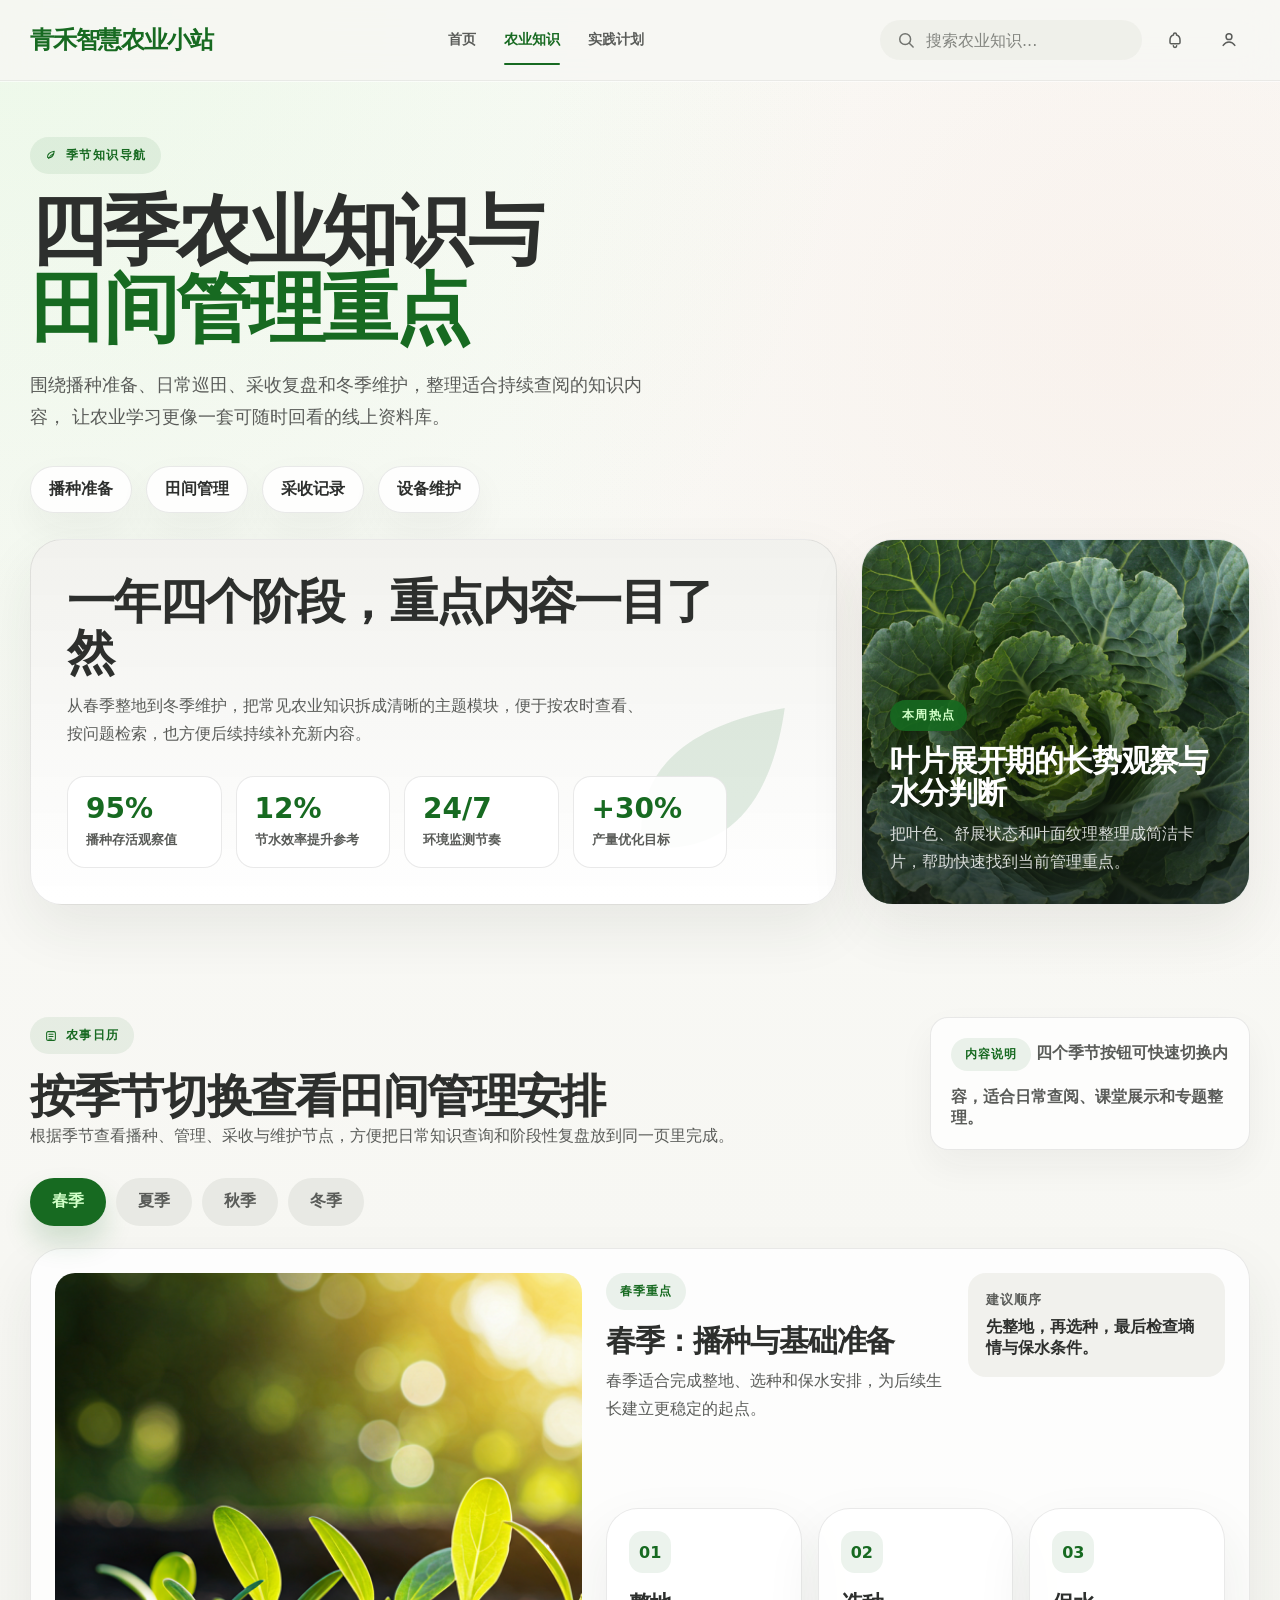
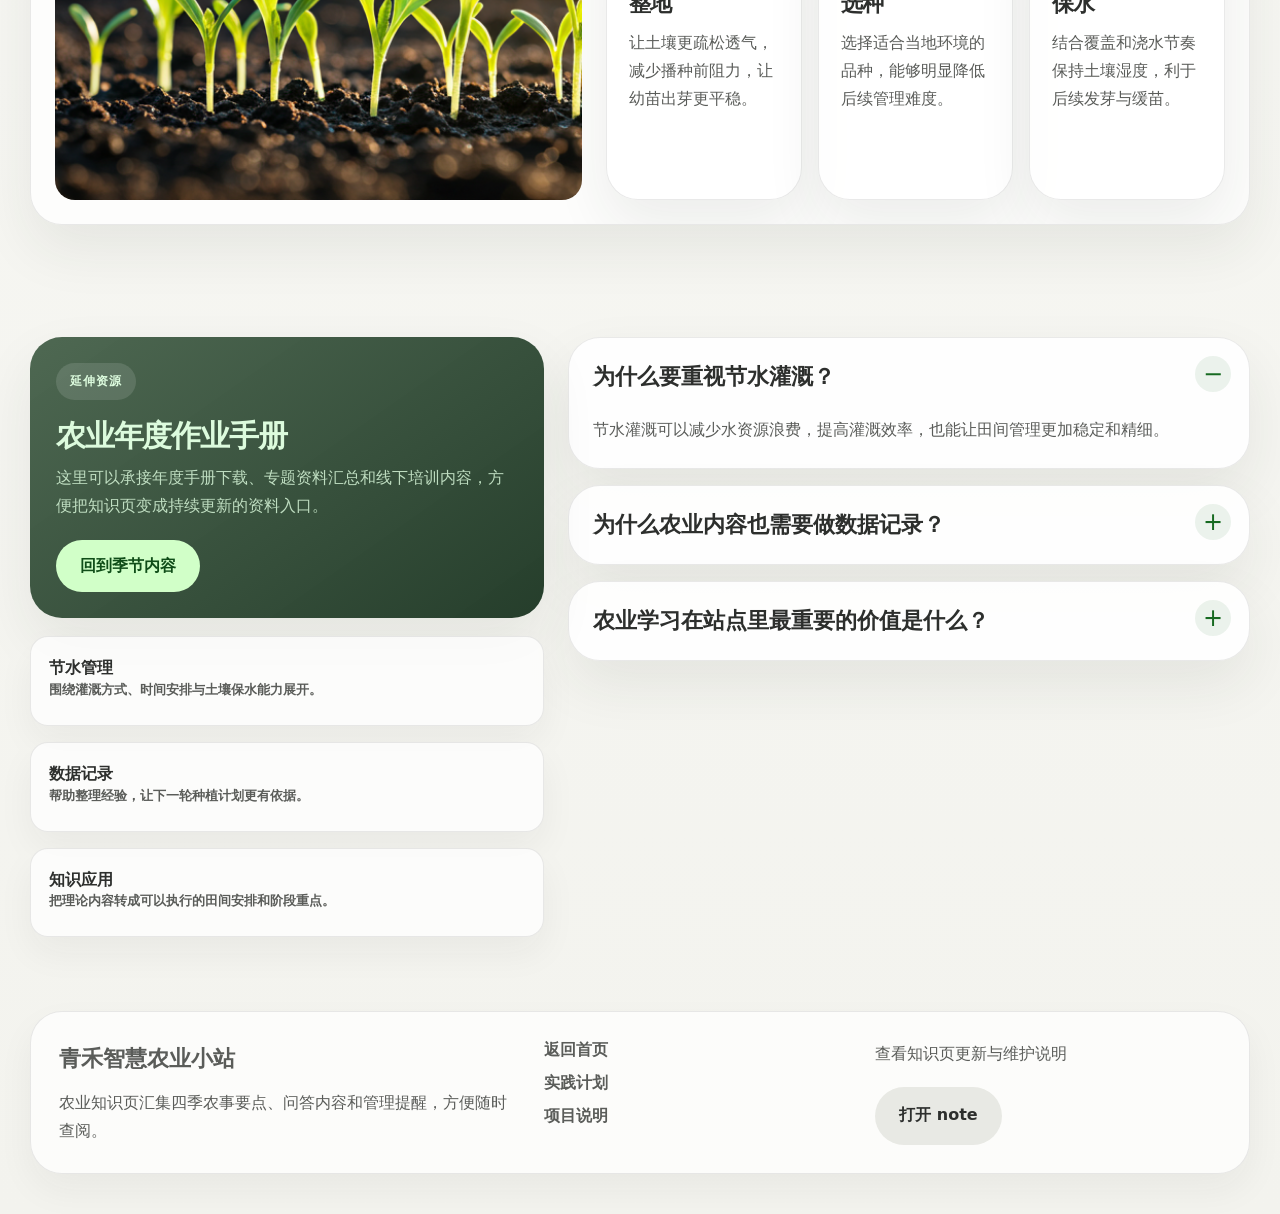
==== commit af497fda: "modified:   css/style.css 	modified:   index.html 	modified:   pages/knowledge.html 	modified:   pag" ====
--- a/pages/knowledge.html
+++ b/pages/knowledge.html
@@ -357,7 +357,7 @@
     <div class="container footer-wrap">
       <div class="footer-branding">
         <p class="footer-brand">青禾智慧农业小站</p>
-        <p>农业知识页围绕四季农事整理内容，保留季节切换与问答交互，方便持续查阅。</p>
+        <p>农业知识页汇集四季农事要点、问答内容和管理提醒，方便随时查阅。</p>
       </div>
       <div class="footer-links">
         <a href="../index.html">返回首页</a>
--- a/css/style.css
+++ b/css/style.css
@@ -126,6 +126,7 @@
   font-weight: 700;
   letter-spacing: 0.12em;
   text-transform: uppercase;
+  white-space: nowrap;
 }
 
 .eyebrow .icon,
@@ -540,6 +541,8 @@
   font-weight: 700;
   letter-spacing: 0.08em;
   text-transform: uppercase;
+  white-space: nowrap;
+  flex-shrink: 0;
 }
 
 .slide-overlay h2 {
@@ -642,20 +645,45 @@
 
 .feature-grid {
   display: grid;
-  grid-template-columns: repeat(3, minmax(0, 1fr));
+  grid-template-columns: minmax(0, 1.82fr) minmax(320px, 0.92fr);
+  grid-template-areas:
+    "main knowledge"
+    "main practice";
+  grid-template-rows: minmax(0, 1fr) minmax(0, 1fr);
   gap: 20px;
+  align-items: stretch;
 }
 
 .feature-card {
   padding: 30px;
+  height: 100%;
 }
 
 .feature-card-main {
-  grid-column: span 2;
+  grid-area: main;
   color: #dcfbdd;
   background:
     linear-gradient(135deg, rgba(71, 98, 75, 0.95) 0%, rgba(33, 58, 39, 0.98) 100%);
   border-color: rgba(255, 255, 255, 0.06);
+}
+
+.feature-grid > .feature-card:nth-child(2) {
+  grid-area: knowledge;
+}
+
+.feature-grid > .feature-card:nth-child(3) {
+  grid-area: practice;
+}
+
+.feature-card:not(.feature-card-main) {
+  min-height: 260px;
+  display: flex;
+  flex-direction: column;
+}
+
+.feature-card:not(.feature-card-main) .card-link {
+  margin-top: auto;
+  padding-top: 20px;
 }
 
 .feature-card-main .feature-kicker {
@@ -1379,6 +1407,14 @@
     grid-column: auto;
   }
 
+  .feature-grid {
+    grid-template-columns: repeat(2, minmax(0, 1fr));
+    grid-template-areas:
+      "main main"
+      "knowledge practice";
+    grid-template-rows: auto auto;
+  }
+
   .plan-layout,
   .plan-meta,
   .progress-summary,
@@ -1441,6 +1477,14 @@
   .plan-flow,
   .plan-showcase {
     grid-template-columns: 1fr;
+  }
+
+  .feature-grid {
+    grid-template-areas:
+      "main"
+      "knowledge"
+      "practice";
+    grid-template-rows: auto;
   }
 
   .slider-window,
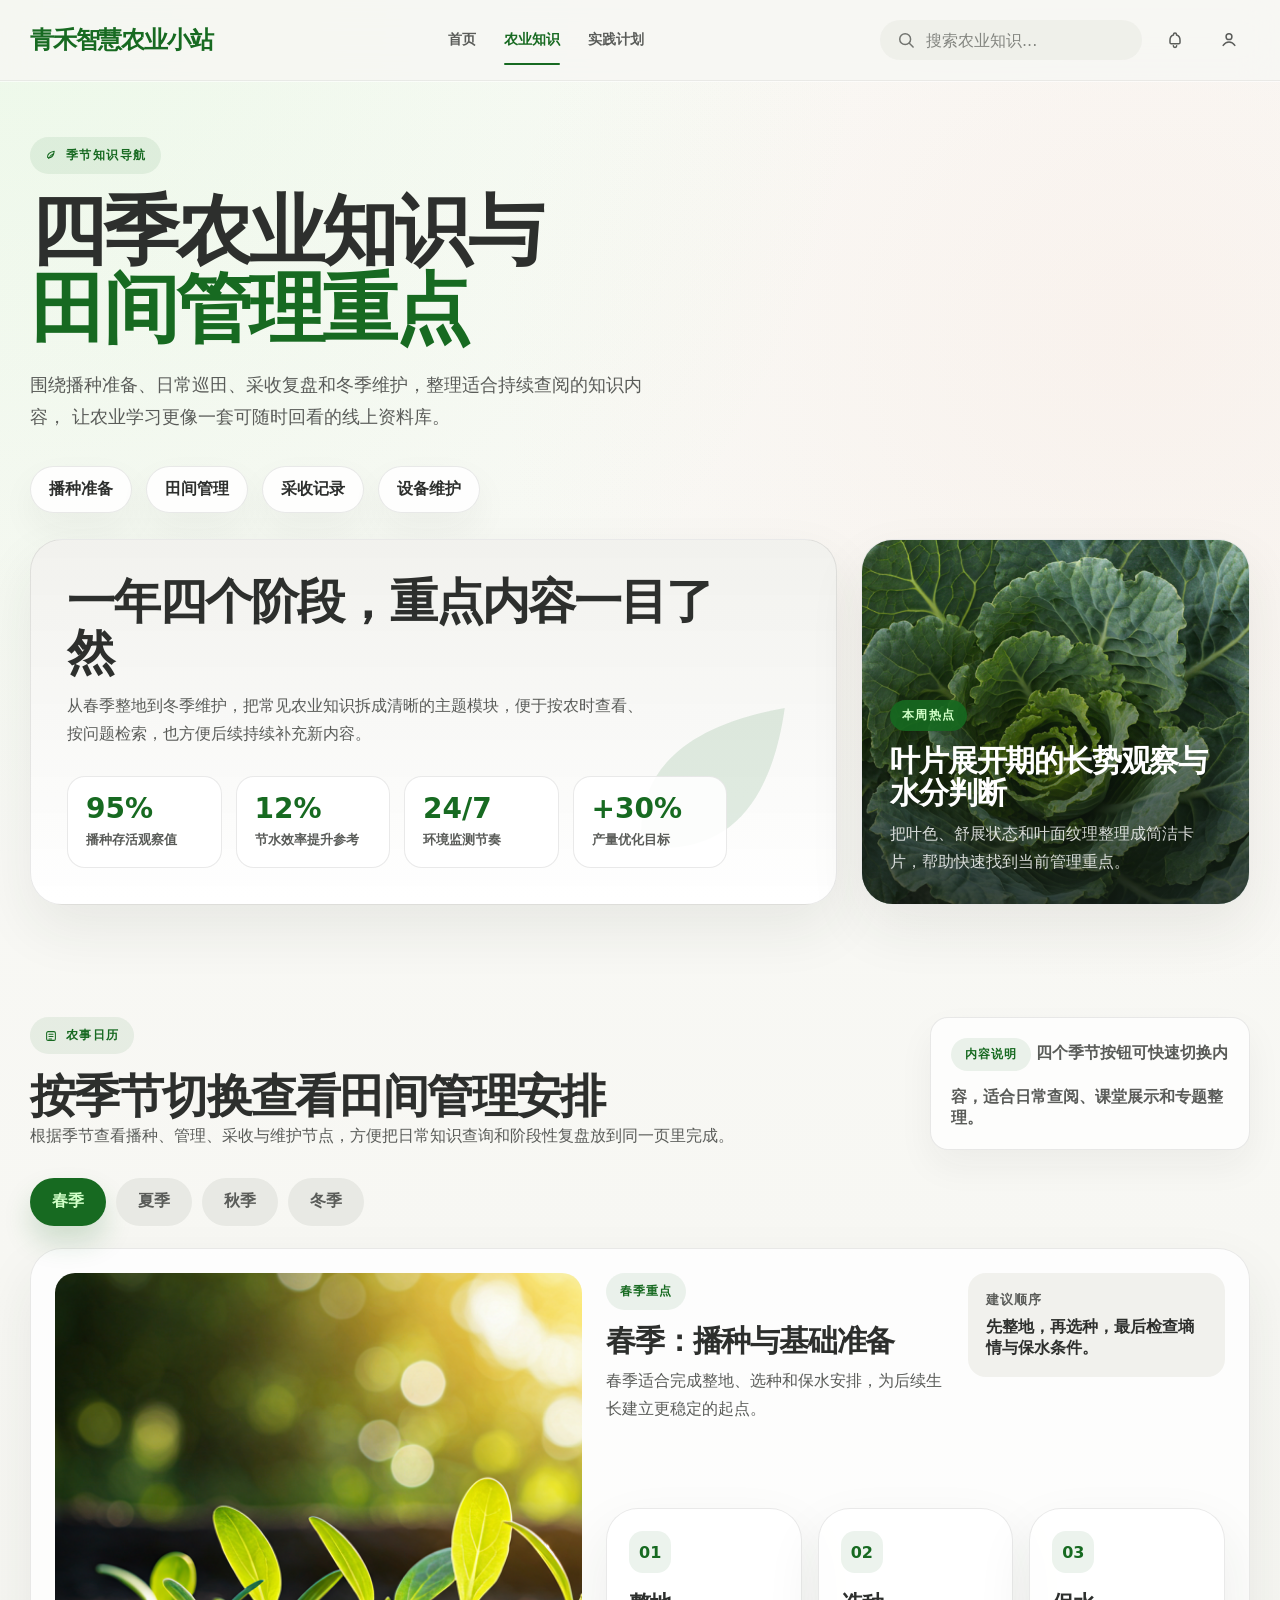
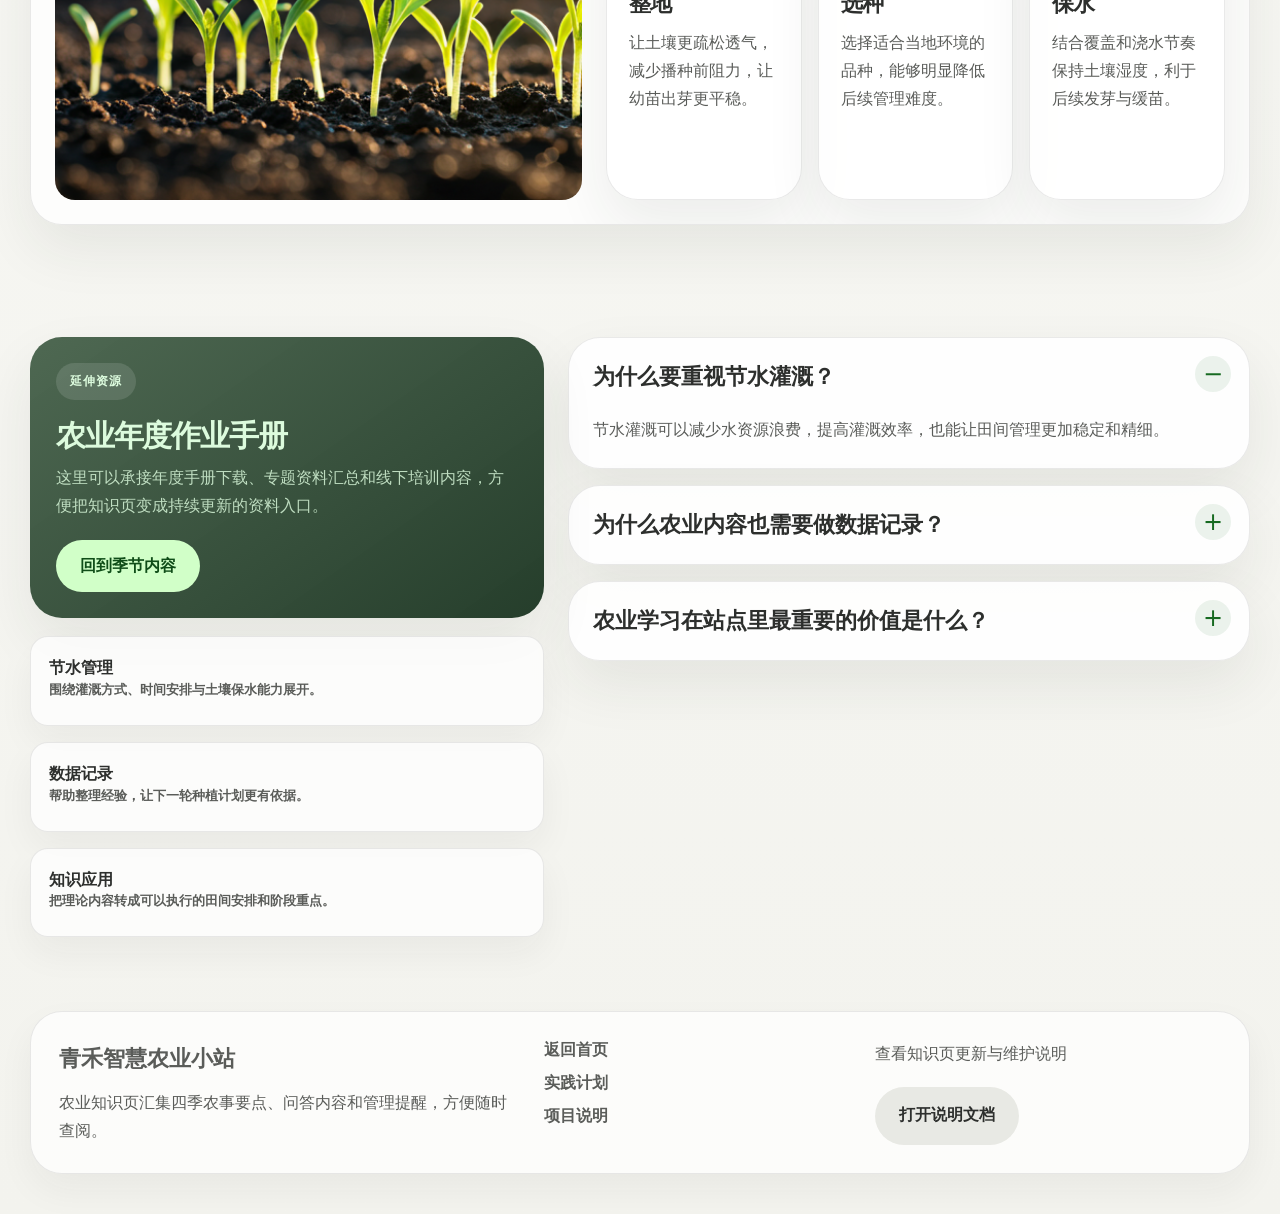
==== commit f14c5076: "modified:   pages/knowledge.html 	modified:   pages/practice.html" ====
--- a/pages/knowledge.html
+++ b/pages/knowledge.html
@@ -366,7 +366,7 @@
       </div>
       <div class="footer-note">
         <p>查看知识页更新与维护说明</p>
-        <a class="button ghost footer-button" href="../docs/note.md">打开 note</a>
+        <a class="button ghost footer-button" href="../docs/note.md">打开说明文档</a>
       </div>
     </div>
   </footer>
